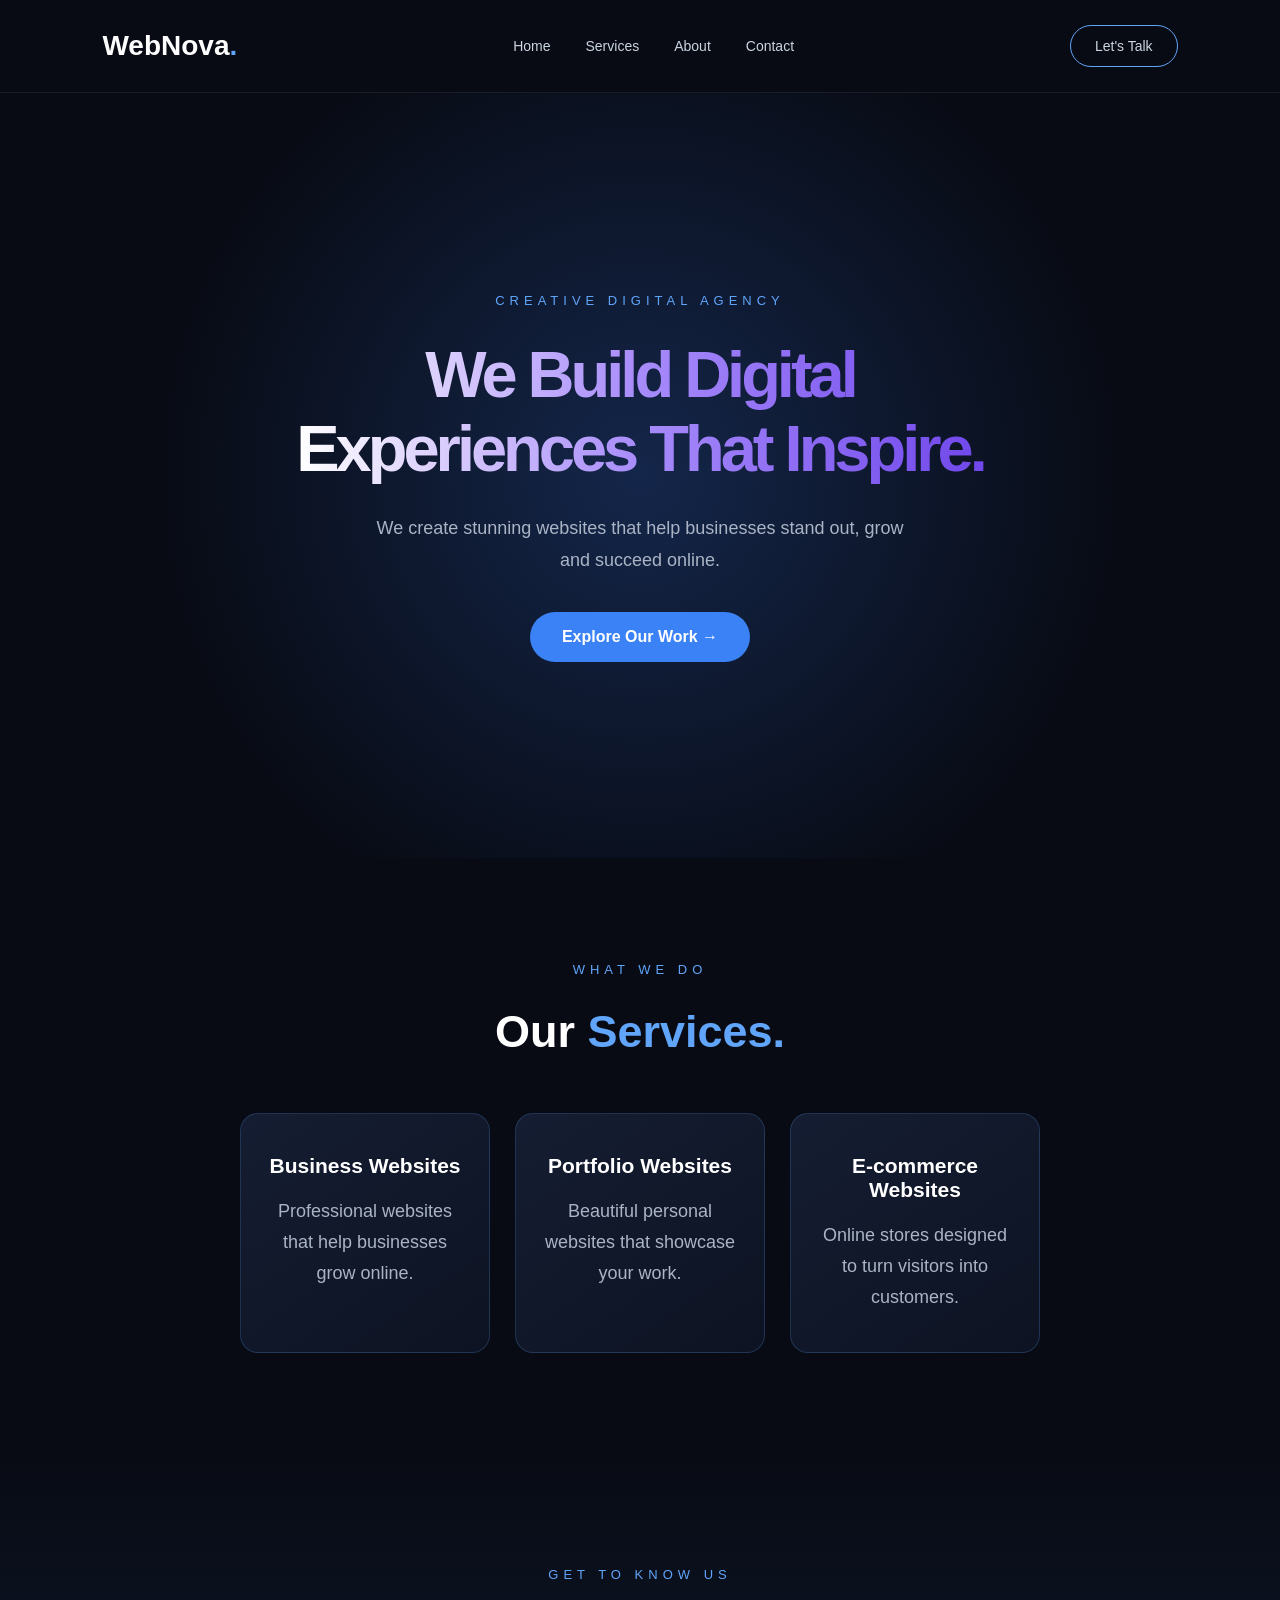
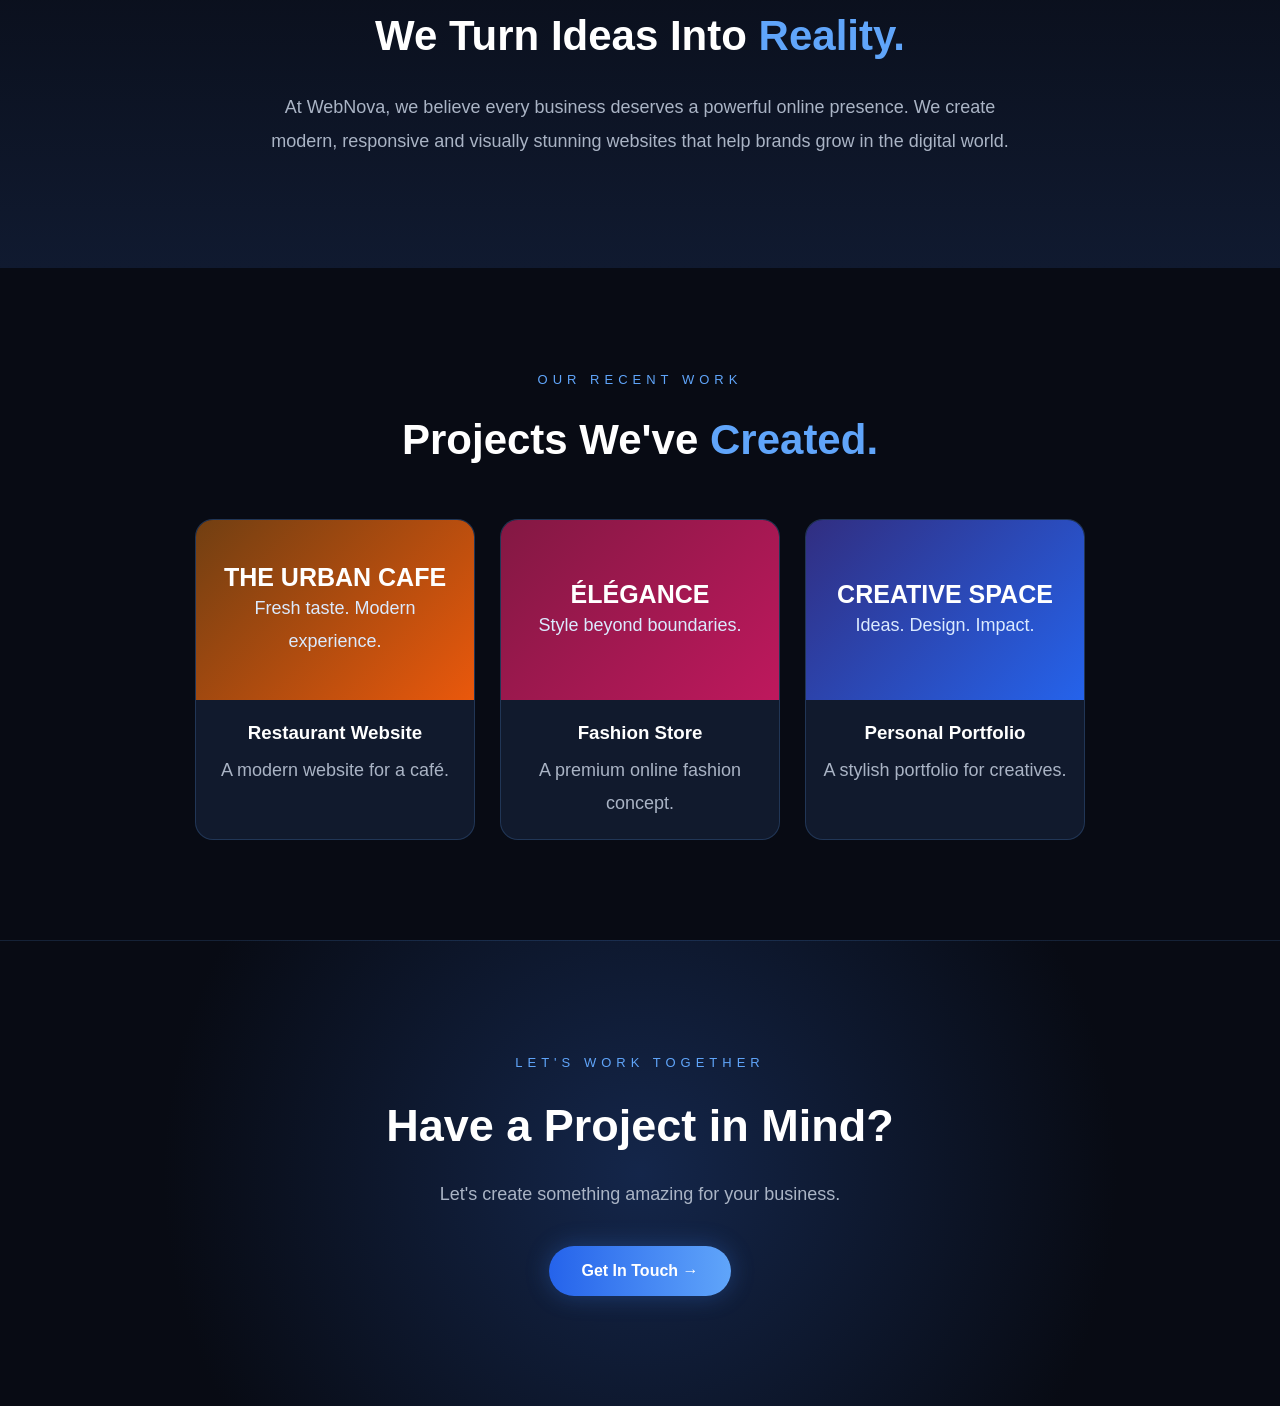
==== index.html @ 55e32b73 "Add files via upload" ====
<!DOCTYPE html>
<html lang="en">
<head>
    <meta charset="UTF-8">
    <meta name="viewport" content="width=device-width, initial-scale=1.0">
    <link rel="stylesheet" href="style.css">
</head>
<body>

    <nav>
        <h2>WebNova<span>.</span></h2>
        <ul>
            <li><a href="#home">Home</a></li>
            <li><a href="#services">Services</a></li>
            <li><a href="#about">About</a></li>
            <li><a href="#contact">Contact</a></li>
        </ul>
        <a href="#contact" class="nav-btn">Let's Talk</a>
    </nav>

    <section id="home">
        <p class="tagline">CREATIVE DIGITAL AGENCY</p>

        <h1>We Build Digital<br>
        Experiences That <span>Inspire.</span></h1>

        <p class="description">
            We create stunning websites that help businesses
            stand out, grow and succeed online.
        </p>

        <a href="#services" class="main-btn">Explore Our Work →</a>
    </section>
<section id="services">
    <p class="tagline">WHAT WE DO</p>
    <h2>Our <span>Services.</span></h2>

    <div class="service-container">

        <div class="service-card">
            <h3>Business Websites</h3>
            <p>Professional websites that help businesses grow online.</p>
        </div>

        <div class="service-card">
            <h3>Portfolio Websites</h3>
            <p>Beautiful personal websites that showcase your work.</p>
        </div>

        <div class="service-card">
            <h3>E-commerce Websites</h3>
            <p>Online stores designed to turn visitors into customers.</p>
        </div>

    </div>
</section>
<section id="about">
    <p class="tagline">GET TO KNOW US</p>
    <h2>We Turn Ideas Into <span>Reality.</span></h2>

    <p class="about-text">
        At WebNova, we believe every business deserves a
        powerful online presence. We create modern,
        responsive and visually stunning websites that
        help brands grow in the digital world.
    </p>
</section>
<section id="portfolio">
    <p class="tagline">OUR RECENT WORK</p>
    <h2>Projects We've <span>Created.</span></h2>

    <div class="portfolio-container">

        <div class="portfolio-card">
            <div class="project-preview restaurant">
                <h3>THE URBAN CAFE</h3>
                <p>Fresh taste. Modern experience.</p>
            </div>
            <h3>Restaurant Website</h3>
            <p>A modern website for a café.</p>
        </div>

        <div class="portfolio-card">
            <div class="project-preview fashion">
                <h3>ÉLÉGANCE</h3>
                <p>Style beyond boundaries.</p>
            </div>
            <h3>Fashion Store</h3>
            <p>A premium online fashion concept.</p>
        </div>

        <div class="portfolio-card">
            <div class="project-preview portfolio">
                <h3>CREATIVE SPACE</h3>
                <p>Ideas. Design. Impact.</p>
            </div>
            <h3>Personal Portfolio</h3>
            <p>A stylish portfolio for creatives.</p>
        </div>

    </div>
</section>
<section id="contact">
    <p class="tagline">LET'S WORK TOGETHER</p>
    <h2>Have a Project in Mind?</h2>
    <p class="about-text">
        Let's create something amazing for your business.
    </p>
    <a href="mailto:rajsnmalhan909@gmail.com" class="main-btn">
        Get In Touch →
    </a>
</section>
</body>
</html>
---- style.css ----
@import url('https://fonts.googleapis.com/css2?family=Inter:wght@400;500;600;700;800&display=swap');

* {
    margin: 0;
    padding: 0;
    box-sizing: border-box;
}

html {
    scroll-behavior: smooth;
}

body {
    font-family: 'Inter', sans-serif;
    background: #09090f;
    color: #ffffff;
    min-height: 100vh;
}

header {
    padding: 25px 8%;
    border-bottom: 1px solid rgba(255,255,255,0.08);
}

nav {
    display: flex;
    align-items: center;
    justify-content: space-between;
}

nav h2 {
    font-size: 28px;
    font-weight: 800;
    color: #a78bfa;
}

nav ul {
    display: flex;
    list-style: none;
    gap: 35px;
}

nav a {
    text-decoration: none;
    color: #c4c4d0;
    font-size: 14px;
    transition: 0.3s;
}

nav a:hover {
    color: #a78bfa;
}

#home {
    min-height: 85vh;
    display: flex;
    flex-direction: column;
    justify-content: center;
    align-items: center;
    text-align: center;
    padding: 60px 20px;
    background: radial-gradient(
        ellipse at 50% 45%,
        rgba(112,71,235,0.22),
        transparent 65%
    );
}

h1 {
    font-size: clamp(48px, 8vw, 85px);
    font-weight: 800;
    letter-spacing: -4px;
    background: linear-gradient(
        90deg, #ffffff, #a78bfa, #7047eb
    );
    -webkit-background-clip: text;
    -webkit-text-fill-color: transparent;
    margin-bottom: 25px;
}

p {
    font-size: 18px;
    color: #aaa9bb;
    line-height: 1.8;
}

nav a, nav h2 {
    cursor: pointer;
}

::selection {
    background: #7047eb;
    color: white;
}
/* PREMIUM NAVIGATION */

body {
    background: #080b14;
    color: #ffffff;
    font-family: 'Arial', sans-serif;
    padding: 0;
}

nav {
    display: flex;
    justify-content: space-between;
    align-items: center;
    padding: 25px 8%;
    border-bottom: 1px solid rgba(255,255,255,0.08);
    background: rgba(8,11,20,0.9);
}

nav h2 {
    font-size: 28px;
    color: white;
}

nav h2 span {
    color: #60a5fa;
}

nav ul {
    display: flex;
    gap: 35px;
    list-style: none;
}

nav a {
    color: #cbd5e1;
    text-decoration: none;
    transition: 0.3s;
}

nav a:hover {
    color: #60a5fa;
}

.nav-btn {
    border: 1px solid #60a5fa;
    padding: 12px 24px;
    border-radius: 30px;
}

/* HERO SECTION */

#home {
    min-height: 85vh;
    display: flex;
    flex-direction: column;
    justify-content: center;
    align-items: center;
    text-align: center;
    padding: 40px 20px;
    background: radial-gradient(circle at center, #14264a 0%, #080b14 65%);
}

.tagline {
    color: #60a5fa;
    letter-spacing: 5px;
    font-size: 13px;
    margin-bottom: 25px;
}

#home h1 {
    font-size: 65px;
    line-height: 1.15;
    margin-bottom: 25px;
}

#home h1 span {
    color: #60a5fa;
}

.description {
    color: #aab4c5;
    font-size: 18px;
    max-width: 550px;
    line-height: 1.8;
    margin-bottom: 35px;
}

.main-btn {
    background: #3b82f6;
    color: white;
    text-decoration: none;
    padding: 16px 32px;
    border-radius: 30px;
    font-weight: bold;
    transition: 0.3s;
}

.main-btn:hover {
    background: #60a5fa;
    transform: translateY(-3px);
}
/* SERVICES SECTION */

#services {
    padding: 100px 8%;
    text-align: center;
    background: #080b14;
}

#services h2 {
    font-size: 45px;
    margin-bottom: 55px;
}

#services h2 span {
    color: #60a5fa;
}

.service-container {
    display: flex;
    justify-content: center;
    gap: 25px;
    flex-wrap: wrap;
}

.service-card {
    background: linear-gradient(145deg, #151d32, #0d1322);
    border: 1px solid rgba(96, 165, 250, 0.2);
    border-radius: 18px;
    padding: 40px 25px;
    width: 250px;
    transition: 0.3s;
}

.service-card:hover {
    transform: translateY(-10px);
    border-color: #60a5fa;
    box-shadow: 0 10px 35px rgba(59, 130, 246, 0.2);
}

.service-card h3 {
    color: white;
    font-size: 21px;
    margin-bottom: 18px;
}

.service-card p {
    color: #aab4c5;
    line-height: 1.7;
}
/* ABOUT SECTION */

#about {
    padding: 110px 15%;
    text-align: center;
    background: linear-gradient(180deg, #080b14, #101a30);
}

#about h2 {
    font-size: 42px;
    margin-bottom: 30px;
    color: white;
}

#about h2 span {
    color: #60a5fa;
}

.about-text {
    max-width: 750px;
    margin: auto;
    color: #aab4c5;
    font-size: 18px;
    line-height: 1.9;
}
/* CONTACT SECTION */

#contact {
    padding: 110px 20px;
    text-align: center;
    background: radial-gradient(circle at center, #14264a, #080b14 70%);
    border-top: 1px solid rgba(96, 165, 250, 0.15);
}

#contact h2 {
    font-size: 45px;
    color: white;
    margin-bottom: 25px;
}

#contact .about-text {
    margin-bottom: 35px;
}

#contact .main-btn {
    display: inline-block;
    background: linear-gradient(90deg, #2563eb, #60a5fa);
    box-shadow: 0 0 25px rgba(59, 130, 246, 0.3);
}

#contact .main-btn:hover {
    transform: translateY(-5px);
    box-shadow: 0 0 35px rgba(59, 130, 246, 0.5);
}
/* PORTFOLIO SECTION */

#portfolio {
    padding: 100px 8%;
    text-align: center;
    background: #080b14;
}

#portfolio h2 {
    font-size: 42px;
    margin-bottom: 55px;
    color: white;
}

#portfolio h2 span {
    color: #60a5fa;
}

.portfolio-container {
    display: flex;
    justify-content: center;
    gap: 25px;
    flex-wrap: wrap;
}

.portfolio-card {
    width: 280px;
    background: #111a2d;
    border: 1px solid rgba(96, 165, 250, 0.2);
    border-radius: 18px;
    overflow: hidden;
    transition: 0.3s;
}

.portfolio-card:hover {
    transform: translateY(-10px);
    border-color: #60a5fa;
}

.project-preview {
    height: 180px;
    display: flex;
    flex-direction: column;
    justify-content: center;
    align-items: center;
    padding: 15px;
}

.project-preview h3 {
    font-size: 25px;
    color: white;
}

.project-preview p {
    color: #dbeafe;
}

.restaurant {
    background: linear-gradient(135deg, #713f12, #ea580c);
}

.fashion {
    background: linear-gradient(135deg, #831843, #be185d);
}

.portfolio {
    background: linear-gradient(135deg, #312e81, #2563eb);
}

.portfolio-card > h3 {
    color: white;
    margin: 22px 10px 10px;
}

.portfolio-card > p {
    color: #aab4c5;
    padding: 0 12px 20px;
}
/* MOBILE RESPONSIVENESS */

@media (max-width: 768px) {

    nav {
        flex-direction: column;
        gap: 20px;
        padding: 20px;
    }

    nav ul {
        flex-wrap: wrap;
        justify-content: center;
        gap: 18px;
        padding: 0;
    }

    #home h1 {
        #home h1 {
    font-family: Arial, sans-serif;
    font-size: 28px;
    font-weight: 700;
    line-height: 1.4;
    letter-spacing: normal;
    word-spacing: normal;
    width: 100%;
    max-width: 100%;
    padding: 0 10px;
    margin: 20px auto;
    box-sizing: border-box;
}
    }

    #services,
    #portfolio {
        padding: 70px 20px;
    }

    #services h2,
    #portfolio h2,
    #about h2,
    #contact h2 {
        font-size: 32px;
    }

    .service-card,
    .portfolio-card {
        width: 100%;
        max-width: 350px;
    }

    #about {
        padding: 70px 25px;
    }

    .description,
    .about-text {
        font-size: 16px;
    }
}
/* MOBILE HERO FIX */

@media (max-width: 768px) {

    #home {
        padding: 70px 16px;
        min-height: auto;
        box-sizing: border-box;
    }

    #home h1 {
        font-size: 22px;
        line-height: 1.3;
        width: 100%;
        max-width: 100%;
        padding: 0;
        margin: 20px auto;
        box-sizing: border-box;
        overflow-wrap: break-word;
    }

    #home .description {
        font-size: 15px;
        padding: 0 8px;
    }

}
/* FINAL MOBILE HEADLINE FIX */

@media screen and (max-width: 768px) {

    #home h1 {
        display: block !important;
        font-family: Arial, sans-serif !important;
        font-size: 28px !important;
        line-height: 1.6 !important;
        letter-spacing: 0 !important;
        word-spacing: normal !important;
        font-weight: 700 !important;
        transform: none !important;
        margin: 25px auto !important;
        padding: 0 12px !important;
        width: 100% !important;
        box-sizing: border-box !important;
    }

    #home h1 span {
        line-height: inherit !important;
        letter-spacing: 0 !important;
    }
}
/* NAVIGATION ALIGNMENT FIX */

@media (max-width: 768px) {
    nav {
        display: flex;
        flex-direction: column;
        align-items: center;
        justify-content: center;
        text-align: center;
        gap: 18px;
    }

    nav ul {
        display: flex;
        justify-content: center;
        align-items: center;
        width: 100%;
        gap: 22px;
        padding: 0;
        margin: 0;
    }

    nav .nav-btn {
        margin: 0 auto;
    }
}
@media (max-width: 768px) {
    nav {
        width: 100% !important;
        display: flex !important;
        flex-direction: column !important;
        align-items: center !important;
        justify-content: center !important;
        text-align: center !important;
        padding: 25px 15px !important;
        gap: 20px !important;
        box-sizing: border-box !important;
    }

    nav h2 {
        width: 100%;
        text-align: center !important;
        margin: 0 !important;
    }

    nav ul {
        width: 100% !important;
        display: flex !important;
        justify-content: center !important;
        align-items: center !important;
        flex-wrap: wrap !important;
        gap: 20px !important;
        margin: 0 !important;
        padding: 0 !important;
    }

    nav .nav-btn {
        display: inline-block !important;
        margin: 0 auto !important;
    }
}
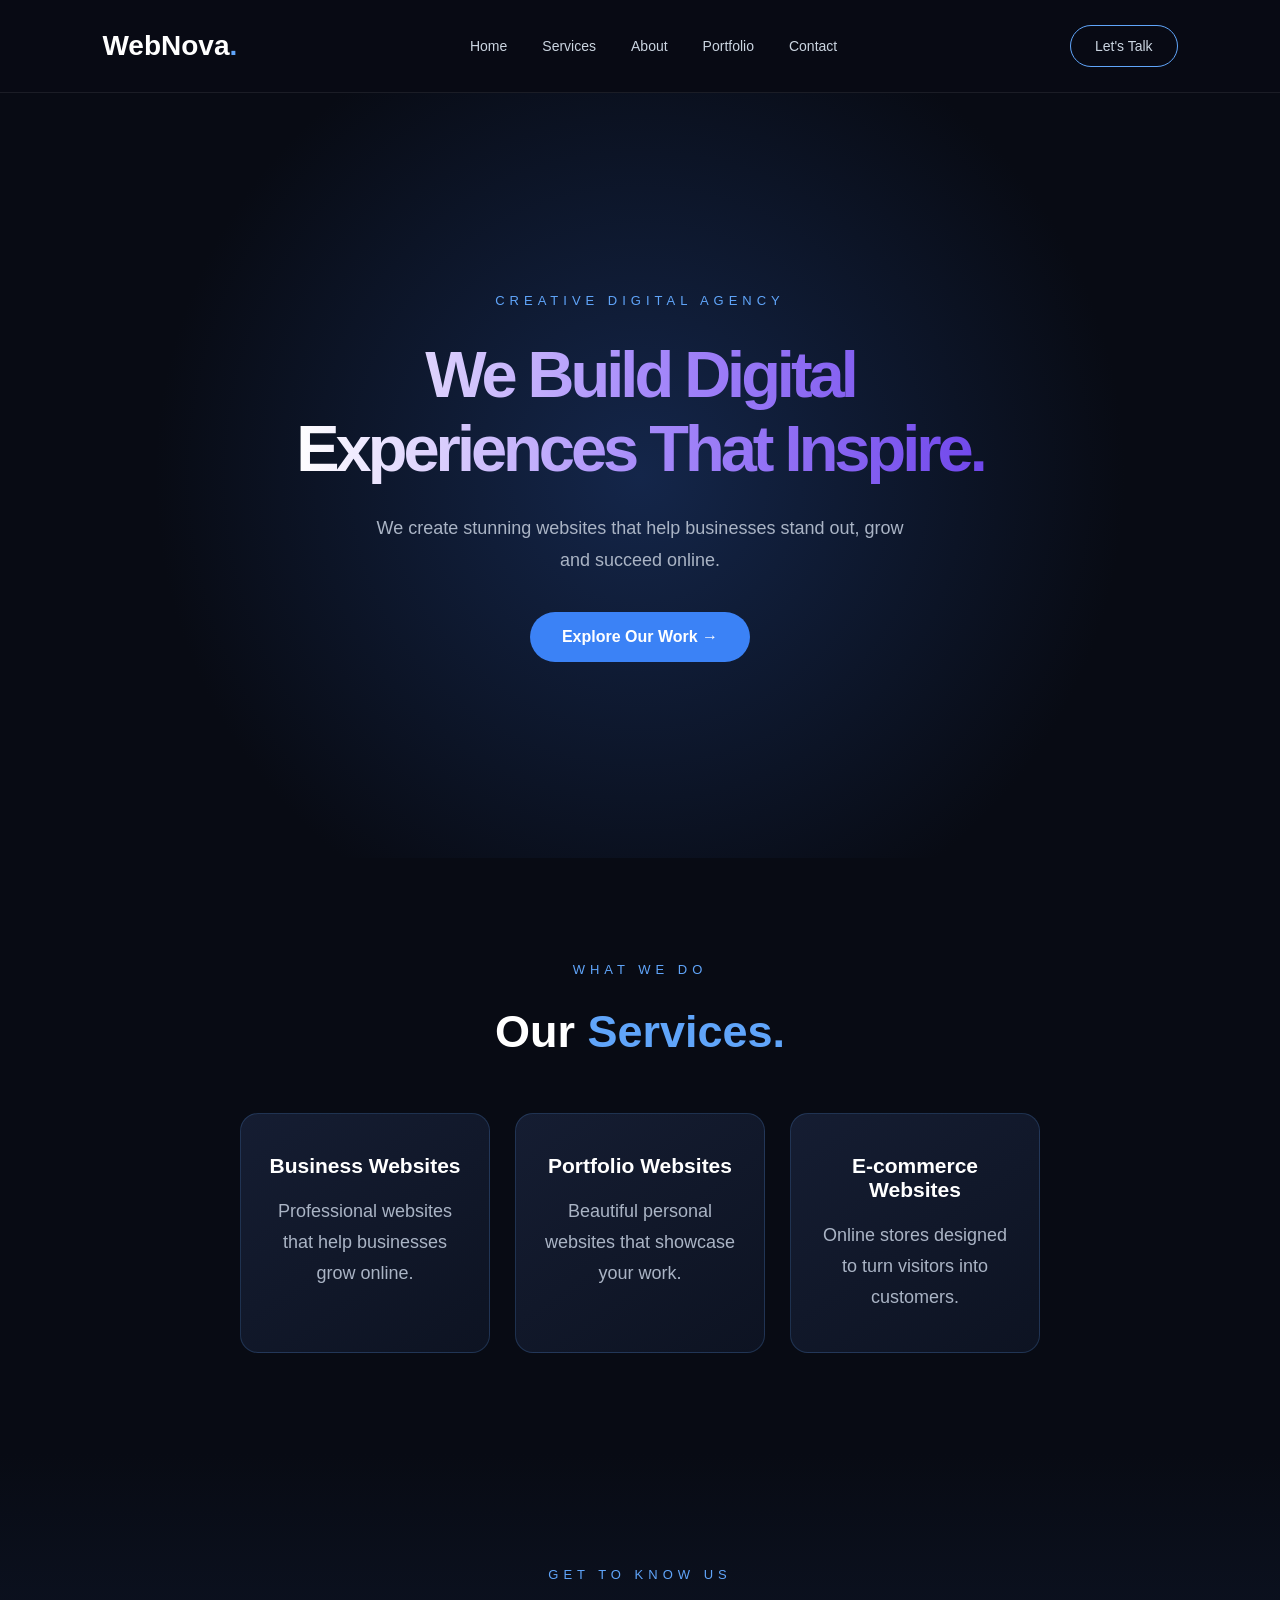
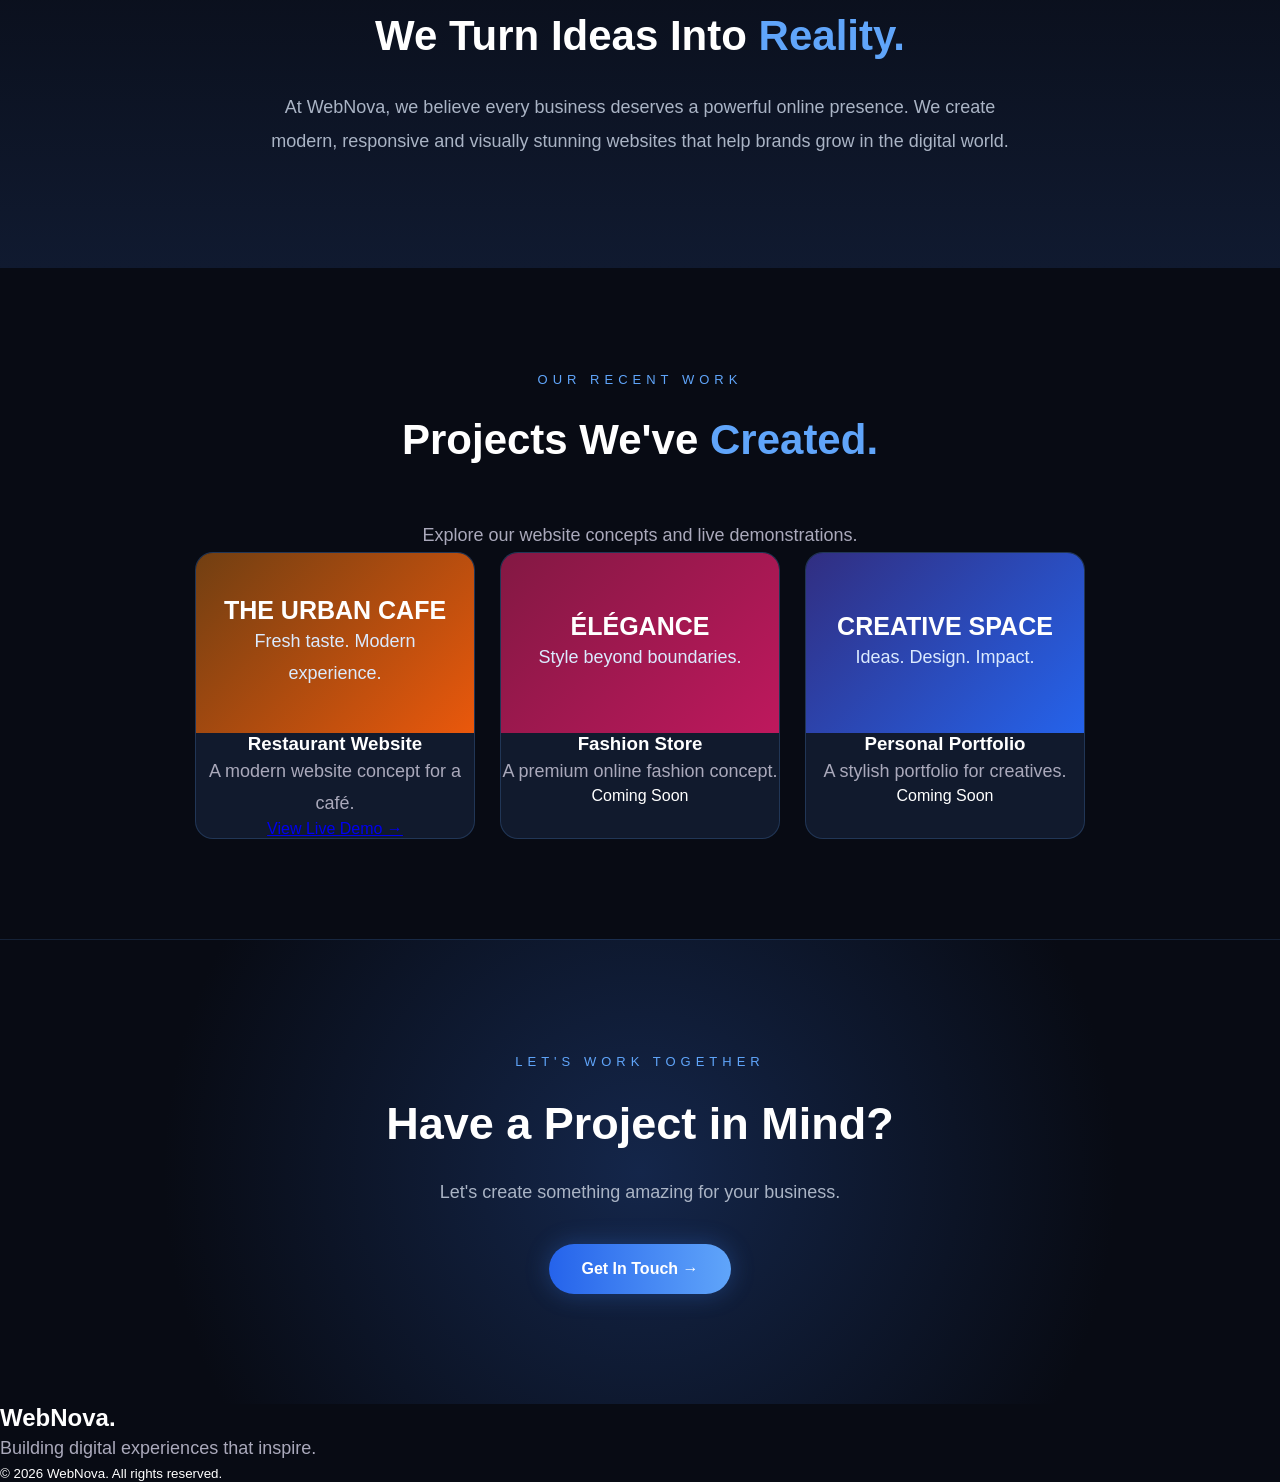
==== commit b2cb2c5f: "Update index.html" ====
--- a/index.html
+++ b/index.html
@@ -1,114 +1,181 @@
+
 <!DOCTYPE html>
 <html lang="en">
 <head>
     <meta charset="UTF-8">
     <meta name="viewport" content="width=device-width, initial-scale=1.0">
+    <meta name="description" content="WebNova creates modern, responsive websites for businesses and brands.">
+    <title>WebNova | Creative Digital Agency</title>
     <link rel="stylesheet" href="style.css">
 </head>
 <body>
 
     <nav>
         <h2>WebNova<span>.</span></h2>
+
         <ul>
             <li><a href="#home">Home</a></li>
             <li><a href="#services">Services</a></li>
             <li><a href="#about">About</a></li>
+            <li><a href="#portfolio">Portfolio</a></li>
             <li><a href="#contact">Contact</a></li>
         </ul>
+
         <a href="#contact" class="nav-btn">Let's Talk</a>
     </nav>
+
+    <!-- HOME SECTION -->
 
     <section id="home">
         <p class="tagline">CREATIVE DIGITAL AGENCY</p>
 
-        <h1>We Build Digital<br>
-        Experiences That <span>Inspire.</span></h1>
+        <h1>
+            We Build Digital<br>
+            Experiences That <span>Inspire.</span>
+        </h1>
 
         <p class="description">
             We create stunning websites that help businesses
             stand out, grow and succeed online.
         </p>
 
-        <a href="#services" class="main-btn">Explore Our Work →</a>
+        <a href="#portfolio" class="main-btn">
+            Explore Our Work →
+        </a>
     </section>
-<section id="services">
-    <p class="tagline">WHAT WE DO</p>
-    <h2>Our <span>Services.</span></h2>
 
-    <div class="service-container">
+    <!-- SERVICES SECTION -->
 
-        <div class="service-card">
-            <h3>Business Websites</h3>
-            <p>Professional websites that help businesses grow online.</p>
+    <section id="services">
+        <p class="tagline">WHAT WE DO</p>
+        <h2>Our <span>Services.</span></h2>
+
+        <div class="service-container">
+
+            <div class="service-card">
+                <h3>Business Websites</h3>
+                <p>Professional websites that help businesses grow online.</p>
+            </div>
+
+            <div class="service-card">
+                <h3>Portfolio Websites</h3>
+                <p>Beautiful personal websites that showcase your work.</p>
+            </div>
+
+            <div class="service-card">
+                <h3>E-commerce Websites</h3>
+                <p>Online stores designed to turn visitors into customers.</p>
+            </div>
+
         </div>
+    </section>
 
-        <div class="service-card">
-            <h3>Portfolio Websites</h3>
-            <p>Beautiful personal websites that showcase your work.</p>
+    <!-- ABOUT SECTION -->
+
+    <section id="about">
+        <p class="tagline">GET TO KNOW US</p>
+        <h2>We Turn Ideas Into <span>Reality.</span></h2>
+
+        <p class="about-text">
+            At WebNova, we believe every business deserves a
+            powerful online presence. We create modern,
+            responsive and visually stunning websites that
+            help brands grow in the digital world.
+        </p>
+    </section>
+
+    <!-- PORTFOLIO SECTION -->
+
+    <section id="portfolio">
+        <p class="tagline">OUR RECENT WORK</p>
+        <h2>Projects We've <span>Created.</span></h2>
+
+        <p class="portfolio-intro">
+            Explore our website concepts and live demonstrations.
+        </p>
+
+        <div class="portfolio-container">
+
+            <!-- URBAN CAFE -->
+
+            <div class="portfolio-card">
+                <div class="project-preview restaurant">
+                    <h3>THE URBAN CAFE</h3>
+                    <p>Fresh taste. Modern experience.</p>
+                </div>
+
+                <div class="portfolio-info">
+                    <h3>Restaurant Website</h3>
+                    <p>A modern website concept for a café.</p>
+
+                    <a
+                        href="https://shiveshmalhan.github.io/webnova/urban-cafe/"
+                        class="project-button"
+                        target="_blank"
+                        rel="noopener noreferrer">
+                        View Live Demo →
+                    </a>
+                </div>
+            </div>
+
+            <!-- FASHION STORE -->
+
+            <div class="portfolio-card">
+                <div class="project-preview fashion">
+                    <h3>ÉLÉGANCE</h3>
+                    <p>Style beyond boundaries.</p>
+                </div>
+
+                <div class="portfolio-info">
+                    <h3>Fashion Store</h3>
+                    <p>A premium online fashion concept.</p>
+
+                    <span class="project-status">Coming Soon</span>
+                </div>
+            </div>
+
+            <!-- PERSONAL PORTFOLIO -->
+
+            <div class="portfolio-card">
+                <div class="project-preview portfolio">
+                    <h3>CREATIVE SPACE</h3>
+                    <p>Ideas. Design. Impact.</p>
+                </div>
+
+                <div class="portfolio-info">
+                    <h3>Personal Portfolio</h3>
+                    <p>A stylish portfolio for creatives.</p>
+
+                    <span class="project-status">Coming Soon</span>
+                </div>
+            </div>
+
         </div>
+    </section>
 
-        <div class="service-card">
-            <h3>E-commerce Websites</h3>
-            <p>Online stores designed to turn visitors into customers.</p>
-        </div>
+    <!-- CONTACT SECTION -->
 
-    </div>
-</section>
-<section id="about">
-    <p class="tagline">GET TO KNOW US</p>
-    <h2>We Turn Ideas Into <span>Reality.</span></h2>
+    <section id="contact">
+        <p class="tagline">LET'S WORK TOGETHER</p>
 
-    <p class="about-text">
-        At WebNova, we believe every business deserves a
-        powerful online presence. We create modern,
-        responsive and visually stunning websites that
-        help brands grow in the digital world.
-    </p>
-</section>
-<section id="portfolio">
-    <p class="tagline">OUR RECENT WORK</p>
-    <h2>Projects We've <span>Created.</span></h2>
+        <h2>Have a Project in Mind?</h2>
 
-    <div class="portfolio-container">
+        <p class="about-text">
+            Let's create something amazing for your business.
+        </p>
 
-        <div class="portfolio-card">
-            <div class="project-preview restaurant">
-                <h3>THE URBAN CAFE</h3>
-                <p>Fresh taste. Modern experience.</p>
-            </div>
-            <h3>Restaurant Website</h3>
-            <p>A modern website for a café.</p>
-        </div>
+        <a href="mailto:rajsnmalhan909@gmail.com" class="main-btn">
+            Get In Touch →
+        </a>
+    </section>
 
-        <div class="portfolio-card">
-            <div class="project-preview fashion">
-                <h3>ÉLÉGANCE</h3>
-                <p>Style beyond boundaries.</p>
-            </div>
-            <h3>Fashion Store</h3>
-            <p>A premium online fashion concept.</p>
-        </div>
+    <!-- FOOTER -->
 
-        <div class="portfolio-card">
-            <div class="project-preview portfolio">
-                <h3>CREATIVE SPACE</h3>
-                <p>Ideas. Design. Impact.</p>
-            </div>
-            <h3>Personal Portfolio</h3>
-            <p>A stylish portfolio for creatives.</p>
-        </div>
+    <footer>
+        <h2>WebNova<span>.</span></h2>
+        <p>Building digital experiences that inspire.</p>
+        <small>© 2026 WebNova. All rights reserved.</small>
+    </footer>
 
-    </div>
-</section>
-<section id="contact">
-    <p class="tagline">LET'S WORK TOGETHER</p>
-    <h2>Have a Project in Mind?</h2>
-    <p class="about-text">
-        Let's create something amazing for your business.
-    </p>
-    <a href="mailto:rajsnmalhan909@gmail.com" class="main-btn">
-        Get In Touch →
-    </a>
-</section>
 </body>
-</html>+</html>
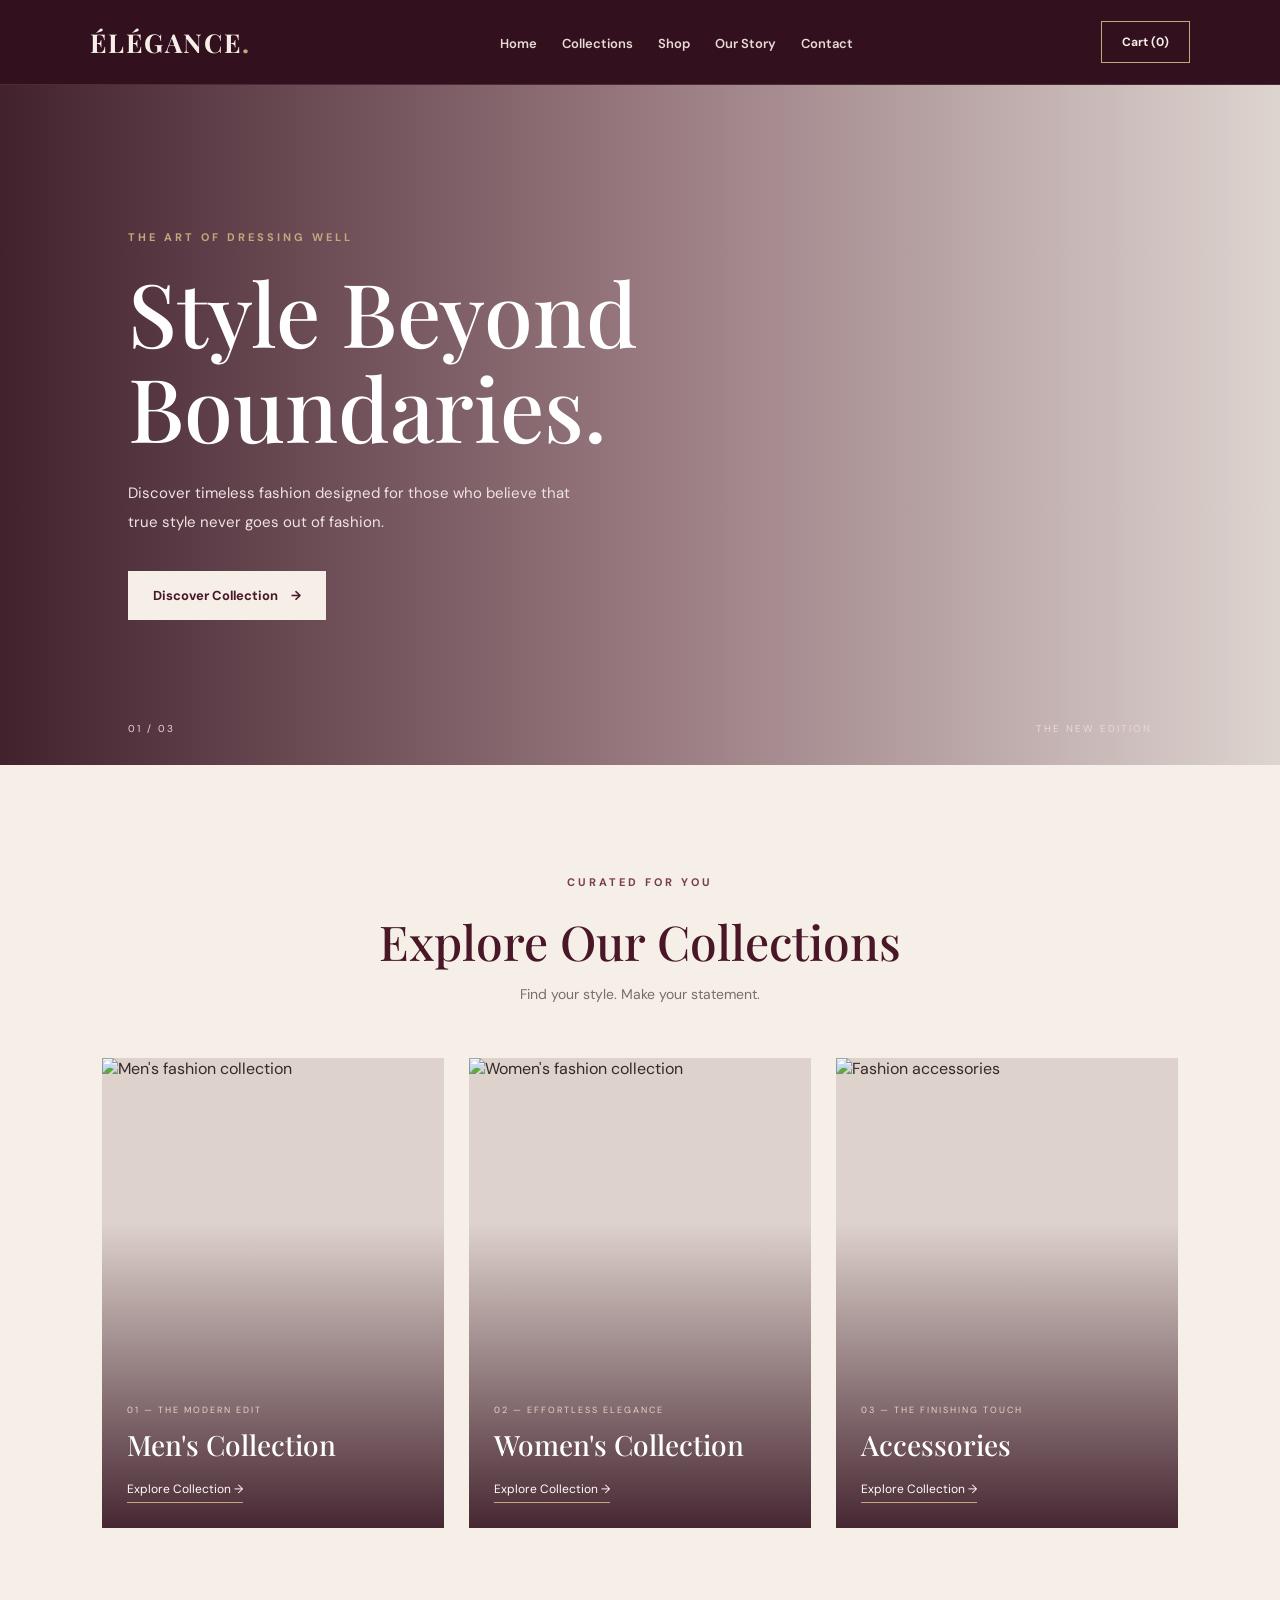
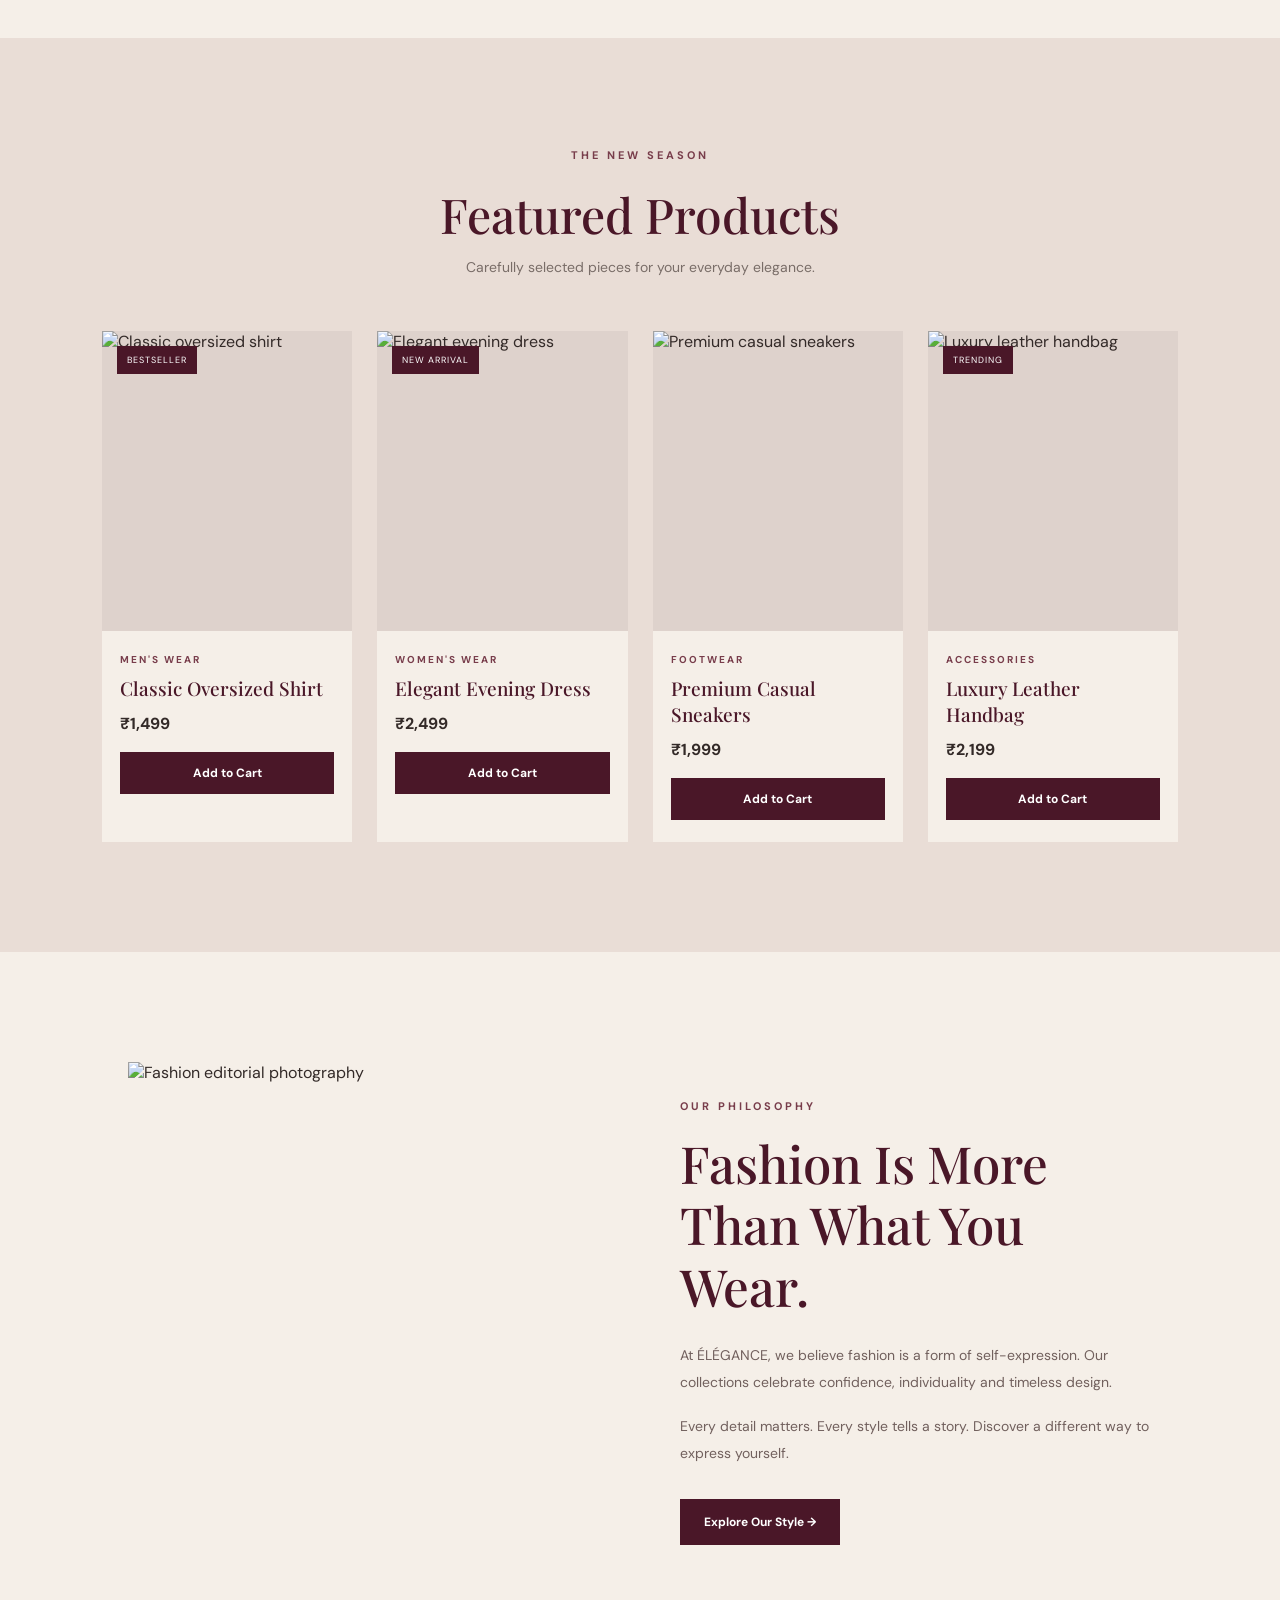
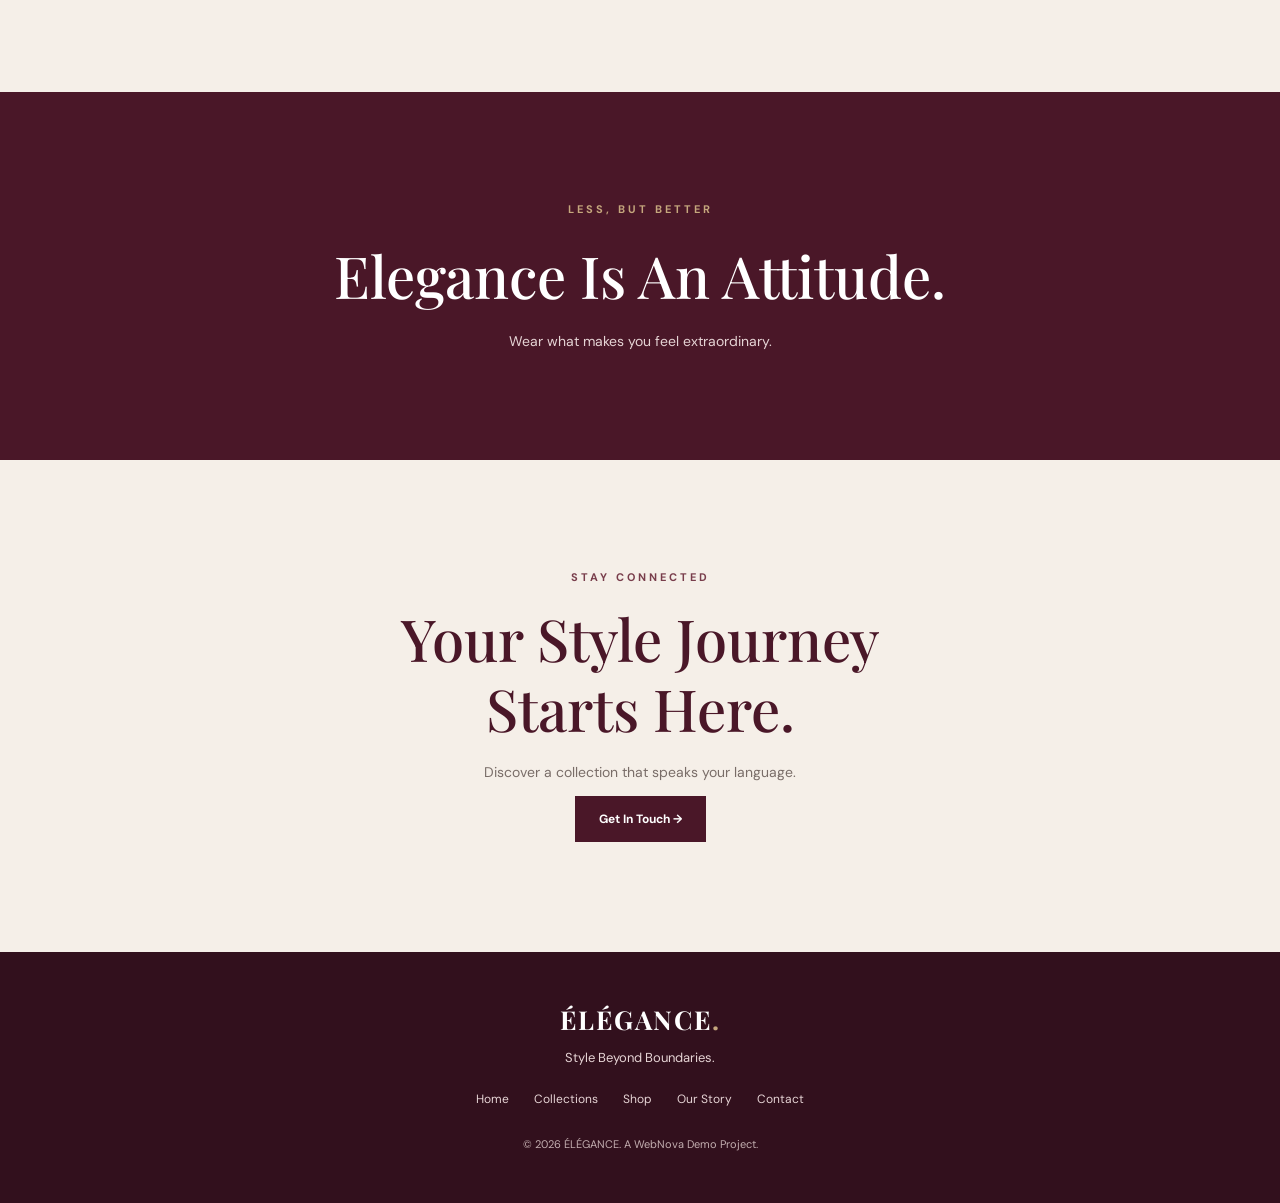
==== commit 2bdc4151: "Add files via upload" ====
--- a/index.html
+++ b/index.html
@@ -4,178 +4,368 @@
 <head>
     <meta charset="UTF-8">
     <meta name="viewport" content="width=device-width, initial-scale=1.0">
-    <meta name="description" content="WebNova creates modern, responsive websites for businesses and brands.">
-    <title>WebNova | Creative Digital Agency</title>
+    <meta name="description" content="ÉLÉGANCE — Premium fashion and contemporary style.">
+    <title>ÉLÉGANCE | Premium Fashion</title>
+
+    <link rel="preconnect" href="https://fonts.googleapis.com">
+    <link rel="preconnect" href="https://fonts.gstatic.com" crossorigin>
+    <link href="https://fonts.googleapis.com/css2?family=DM+Sans:wght@400;500;600;700&family=Playfair+Display:wght@400;500;600;700&display=swap" rel="stylesheet">
+
     <link rel="stylesheet" href="style.css">
 </head>
 <body>
 
-    <nav>
-        <h2>WebNova<span>.</span></h2>
+    <!-- NAVIGATION -->
+    <nav class="navbar">
+        <a href="#home" class="logo">ÉLÉGANCE<span>.</span></a>
 
         <ul>
             <li><a href="#home">Home</a></li>
-            <li><a href="#services">Services</a></li>
-            <li><a href="#about">About</a></li>
-            <li><a href="#portfolio">Portfolio</a></li>
+            <li><a href="#collections">Collections</a></li>
+            <li><a href="#products">Shop</a></li>
+            <li><a href="#about">Our Story</a></li>
             <li><a href="#contact">Contact</a></li>
         </ul>
 
-        <a href="#contact" class="nav-btn">Let's Talk</a>
+        <button class="shop-btn" onclick="toggleCart()">
+            Cart (<span id="cart-count">0</span>)
+        </button>
     </nav>
 
-    <!-- HOME SECTION -->
-
-    <section id="home">
-        <p class="tagline">CREATIVE DIGITAL AGENCY</p>
-
-        <h1>
-            We Build Digital<br>
-            Experiences That <span>Inspire.</span>
-        </h1>
-
-        <p class="description">
-            We create stunning websites that help businesses
-            stand out, grow and succeed online.
-        </p>
-
-        <a href="#portfolio" class="main-btn">
-            Explore Our Work →
-        </a>
-    </section>
-
-    <!-- SERVICES SECTION -->
-
-    <section id="services">
-        <p class="tagline">WHAT WE DO</p>
-        <h2>Our <span>Services.</span></h2>
-
-        <div class="service-container">
-
-            <div class="service-card">
-                <h3>Business Websites</h3>
-                <p>Professional websites that help businesses grow online.</p>
+    <!-- HERO -->
+    <section class="hero" id="home">
+        <div class="hero-content">
+            <p class="eyebrow">THE ART OF DRESSING WELL</p>
+            <h1>Style Beyond<br>Boundaries.</h1>
+
+            <p class="hero-description">
+                Discover timeless fashion designed for those
+                who believe that true style never goes out of fashion.
+            </p>
+
+            <a href="#products" class="hero-btn">
+                Discover Collection <span>→</span>
+            </a>
+        </div>
+
+        <div class="hero-label">
+            <span>01 / 03</span>
+            <span>THE NEW EDITION</span>
+        </div>
+    </section>
+
+    <!-- COLLECTIONS -->
+    <section class="collections" id="collections">
+        <div class="section-heading">
+            <p class="eyebrow">CURATED FOR YOU</p>
+            <h2>Explore Our Collections</h2>
+            <p>Find your style. Make your statement.</p>
+        </div>
+
+        <div class="collection-grid">
+            <article class="collection-card">
+                <img src="https://images.unsplash.com/photo-1617137968427-85924c800a22?w=900"
+                     alt="Men's fashion collection">
+                <div class="collection-info">
+                    <span>01 — THE MODERN EDIT</span>
+                    <h3>Men's Collection</h3>
+                    <a href="#products">Explore Collection →</a>
+                </div>
+            </article>
+
+            <article class="collection-card">
+                <img src="https://images.unsplash.com/photo-1483985988355-763728e1935b?w=900"
+                     alt="Women's fashion collection">
+                <div class="collection-info">
+                    <span>02 — EFFORTLESS ELEGANCE</span>
+                    <h3>Women's Collection</h3>
+                    <a href="#products">Explore Collection →</a>
+                </div>
+            </article>
+
+            <article class="collection-card">
+                <img src="https://images.unsplash.com/photo-1490481651871-ab68de25d43d?w=900"
+                     alt="Fashion accessories">
+                <div class="collection-info">
+                    <span>03 — THE FINISHING TOUCH</span>
+                    <h3>Accessories</h3>
+                    <a href="#products">Explore Collection →</a>
+                </div>
+            </article>
+        </div>
+    </section>
+
+    <!-- PRODUCTS -->
+    <section class="products" id="products">
+        <div class="section-heading">
+            <p class="eyebrow">THE NEW SEASON</p>
+            <h2>Featured Products</h2>
+            <p>Carefully selected pieces for your everyday elegance.</p>
+        </div>
+
+        <div class="product-grid">
+
+            <article class="product-card">
+                <div class="product-image">
+                    <img src="https://images.unsplash.com/photo-1618354691373-d851c5c3a990?w=800"
+                         alt="Classic oversized shirt">
+                    <span class="product-tag">BESTSELLER</span>
+                </div>
+                <div class="product-info">
+                    <p class="product-category">MEN'S WEAR</p>
+                    <h3>Classic Oversized Shirt</h3>
+                    <p class="price">₹1,499</p>
+                    <button class="add-btn" onclick="addToCart('Classic Oversized Shirt',1499)">
+                        Add to Cart
+                    </button>
+                </div>
+            </article>
+
+            <article class="product-card">
+                <div class="product-image">
+                    <img src="https://images.unsplash.com/photo-1595777457583-95e059d581b8?w=800"
+                         alt="Elegant evening dress">
+                    <span class="product-tag">NEW ARRIVAL</span>
+                </div>
+                <div class="product-info">
+                    <p class="product-category">WOMEN'S WEAR</p>
+                    <h3>Elegant Evening Dress</h3>
+                    <p class="price">₹2,499</p>
+                    <button class="add-btn" onclick="addToCart('Elegant Evening Dress',2499)">
+                        Add to Cart
+                    </button>
+                </div>
+            </article>
+
+            <article class="product-card">
+                <div class="product-image">
+                    <img src="https://images.unsplash.com/photo-1542291026-7eec264c27ff?w=800"
+                         alt="Premium casual sneakers">
+                </div>
+                <div class="product-info">
+                    <p class="product-category">FOOTWEAR</p>
+                    <h3>Premium Casual Sneakers</h3>
+                    <p class="price">₹1,999</p>
+                    <button class="add-btn" onclick="addToCart('Premium Casual Sneakers',1999)">
+                        Add to Cart
+                    </button>
+                </div>
+            </article>
+
+            <article class="product-card">
+                <div class="product-image">
+                    <img src="https://images.unsplash.com/photo-1584917865442-de89df76afd3?w=800"
+                         alt="Luxury leather handbag">
+                    <span class="product-tag">TRENDING</span>
+                </div>
+                <div class="product-info">
+                    <p class="product-category">ACCESSORIES</p>
+                    <h3>Luxury Leather Handbag</h3>
+                    <p class="price">₹2,199</p>
+                    <button class="add-btn" onclick="addToCart('Luxury Leather Handbag',2199)">
+                        Add to Cart
+                    </button>
+                </div>
+            </article>
+
+        </div>
+    </section>
+
+    <!-- ABOUT -->
+    <section class="about" id="about">
+        <div class="about-image">
+            <img src="https://images.unsplash.com/photo-1539109136881-3be0616acf4b?w=1000"
+                 alt="Fashion editorial photography">
+        </div>
+
+        <div class="about-content">
+            <p class="eyebrow">OUR PHILOSOPHY</p>
+            <h2>Fashion Is More Than What You Wear.</h2>
+
+            <p>
+                At ÉLÉGANCE, we believe fashion is a form of
+                self-expression. Our collections celebrate
+                confidence, individuality and timeless design.
+            </p>
+
+            <p>
+                Every detail matters. Every style tells a story.
+                Discover a different way to express yourself.
+            </p>
+
+            <a href="#products" class="dark-btn">Explore Our Style →</a>
+        </div>
+    </section>
+
+    <!-- STATEMENT -->
+    <section class="statement">
+        <p class="eyebrow">LESS, BUT BETTER</p>
+        <h2>Elegance Is An Attitude.</h2>
+        <p>Wear what makes you feel extraordinary.</p>
+    </section>
+
+    <!-- CONTACT -->
+    <section class="contact" id="contact">
+        <p class="eyebrow">STAY CONNECTED</p>
+        <h2>Your Style Journey<br>Starts Here.</h2>
+        <p>Discover a collection that speaks your language.</p>
+        <a href="mailto:hello@elegance.example" class="dark-btn">Get In Touch →</a>
+    </section>
+
+    <!-- FOOTER -->
+    <footer>
+        <a href="#home" class="logo">ÉLÉGANCE<span>.</span></a>
+        <p>Style Beyond Boundaries.</p>
+
+        <div class="footer-links">
+            <a href="#home">Home</a>
+            <a href="#collections">Collections</a>
+            <a href="#products">Shop</a>
+            <a href="#about">Our Story</a>
+            <a href="#contact">Contact</a>
+        </div>
+
+        <small>© 2026 ÉLÉGANCE. A WebNova Demo Project.</small>
+    </footer>
+
+    <!-- SHOPPING CART -->
+    <div class="cart-overlay" id="cart-overlay" onclick="toggleCart()">
+        <div class="cart-panel" onclick="event.stopPropagation()">
+
+            <div class="cart-header">
+                <h2>Your Shopping Bag</h2>
+                <button class="close-cart" onclick="toggleCart()" aria-label="Close cart">×</button>
             </div>
 
-            <div class="service-card">
-                <h3>Portfolio Websites</h3>
-                <p>Beautiful personal websites that showcase your work.</p>
+            <div id="cart-items">
+                <p class="empty-cart">Your shopping bag is empty.</p>
             </div>
 
-            <div class="service-card">
-                <h3>E-commerce Websites</h3>
-                <p>Online stores designed to turn visitors into customers.</p>
+            <div class="cart-footer">
+                <div class="cart-total">
+                    <span>Total</span>
+                    <span id="cart-total">₹0</span>
+                </div>
+
+                <button class="checkout-btn" onclick="checkout()">
+                    Proceed to Checkout
+                </button>
             </div>
-
-        </div>
-    </section>
-
-    <!-- ABOUT SECTION -->
-
-    <section id="about">
-        <p class="tagline">GET TO KNOW US</p>
-        <h2>We Turn Ideas Into <span>Reality.</span></h2>
-
-        <p class="about-text">
-            At WebNova, we believe every business deserves a
-            powerful online presence. We create modern,
-            responsive and visually stunning websites that
-            help brands grow in the digital world.
-        </p>
-    </section>
-
-    <!-- PORTFOLIO SECTION -->
-
-    <section id="portfolio">
-        <p class="tagline">OUR RECENT WORK</p>
-        <h2>Projects We've <span>Created.</span></h2>
-
-        <p class="portfolio-intro">
-            Explore our website concepts and live demonstrations.
-        </p>
-
-        <div class="portfolio-container">
-
-            <!-- URBAN CAFE -->
-
-            <div class="portfolio-card">
-                <div class="project-preview restaurant">
-                    <h3>THE URBAN CAFE</h3>
-                    <p>Fresh taste. Modern experience.</p>
-                </div>
-
-                <div class="portfolio-info">
-                    <h3>Restaurant Website</h3>
-                    <p>A modern website concept for a café.</p>
-
-                    <a
-                        href="https://shiveshmalhan.github.io/webnova/urban-cafe/"
-                        class="project-button"
-                        target="_blank"
-                        rel="noopener noreferrer">
-                        View Live Demo →
-                    </a>
-                </div>
-            </div>
-
-            <!-- FASHION STORE -->
-
-            <div class="portfolio-card">
-                <div class="project-preview fashion">
-                    <h3>ÉLÉGANCE</h3>
-                    <p>Style beyond boundaries.</p>
-                </div>
-
-                <div class="portfolio-info">
-                    <h3>Fashion Store</h3>
-                    <p>A premium online fashion concept.</p>
-
-                    <span class="project-status">Coming Soon</span>
-                </div>
-            </div>
-
-            <!-- PERSONAL PORTFOLIO -->
-
-            <div class="portfolio-card">
-                <div class="project-preview portfolio">
-                    <h3>CREATIVE SPACE</h3>
-                    <p>Ideas. Design. Impact.</p>
-                </div>
-
-                <div class="portfolio-info">
-                    <h3>Personal Portfolio</h3>
-                    <p>A stylish portfolio for creatives.</p>
-
-                    <span class="project-status">Coming Soon</span>
-                </div>
-            </div>
-
-        </div>
-    </section>
-
-    <!-- CONTACT SECTION -->
-
-    <section id="contact">
-        <p class="tagline">LET'S WORK TOGETHER</p>
-
-        <h2>Have a Project in Mind?</h2>
-
-        <p class="about-text">
-            Let's create something amazing for your business.
-        </p>
-
-        <a href="mailto:rajsnmalhan909@gmail.com" class="main-btn">
-            Get In Touch →
-        </a>
-    </section>
-
-    <!-- FOOTER -->
-
-    <footer>
-        <h2>WebNova<span>.</span></h2>
-        <p>Building digital experiences that inspire.</p>
-        <small>© 2026 WebNova. All rights reserved.</small>
-    </footer>
+        </div>
+    </div>
+
+    <!-- JAVASCRIPT -->
+    <script>
+        let cart = [];
+
+        function formatPrice(price) {
+            return "₹" + price.toLocaleString("en-IN");
+        }
+
+        function addToCart(name, price) {
+            const existingItem = cart.find(item => item.name === name);
+
+            if (existingItem) {
+                existingItem.quantity++;
+            } else {
+                cart.push({ name, price, quantity: 1 });
+            }
+
+            updateCart();
+        }
+
+        function updateCart() {
+            const cartItems = document.getElementById("cart-items");
+            let totalItems = 0;
+            let totalPrice = 0;
+
+            cartItems.innerHTML = "";
+
+            if (cart.length === 0) {
+                cartItems.innerHTML =
+                    '<p class="empty-cart">Your shopping bag is empty.</p>';
+            }
+
+            cart.forEach((item, index) => {
+                totalItems += item.quantity;
+                totalPrice += item.price * item.quantity;
+
+                const row = document.createElement("div");
+                row.className = "cart-item";
+
+                const details = document.createElement("div");
+                details.className = "cart-item-details";
+
+                const name = document.createElement("h3");
+                name.textContent = item.name;
+
+                const price = document.createElement("p");
+                price.textContent = formatPrice(item.price);
+
+                details.append(name, price);
+
+                const controls = document.createElement("div");
+                controls.className = "quantity-controls";
+
+                const minus = document.createElement("button");
+                minus.textContent = "−";
+                minus.setAttribute("aria-label", "Decrease quantity");
+                minus.onclick = () => changeQuantity(index, -1);
+
+                const quantity = document.createElement("span");
+                quantity.textContent = item.quantity;
+
+                const plus = document.createElement("button");
+                plus.textContent = "+";
+                plus.setAttribute("aria-label", "Increase quantity");
+                plus.onclick = () => changeQuantity(index, 1);
+
+                controls.append(minus, quantity, plus);
+
+                const remove = document.createElement("button");
+                remove.className = "remove-btn";
+                remove.textContent = "Remove";
+                remove.onclick = () => removeItem(index);
+
+                row.append(details, controls, remove);
+                cartItems.appendChild(row);
+            });
+
+            document.getElementById("cart-count").textContent = totalItems;
+            document.getElementById("cart-total").textContent = formatPrice(totalPrice);
+        }
+
+        function changeQuantity(index, amount) {
+            cart[index].quantity += amount;
+
+            if (cart[index].quantity <= 0) {
+                cart.splice(index, 1);
+            }
+
+            updateCart();
+        }
+
+        function removeItem(index) {
+            cart.splice(index, 1);
+            updateCart();
+        }
+
+        function toggleCart() {
+            document.getElementById("cart-overlay").classList.toggle("active");
+        }
+
+        function checkout() {
+            if (cart.length === 0) {
+                alert("Your shopping bag is empty!");
+                return;
+            }
+
+            localStorage.setItem("eleganceCart", JSON.stringify(cart));
+            window.location.href = "checkout.html";
+        }
+
+        updateCart();
+    </script>
 
 </body>
 </html>
--- a/style.css
+++ b/style.css
@@ -1,4 +1,13 @@
-@import url('https://fonts.googleapis.com/css2?family=Inter:wght@400;500;600;700;800&display=swap');
+
+:root {
+    --burgundy: #4A1728;
+    --deep-burgundy: #32101D;
+    --wine: #783D4B;
+    --ivory: #F5EFE8;
+    --champagne: #C5A77D;
+    --dark-text: #332A28;
+    --muted-text: #796D68;
+}
 
 * {
     margin: 0;
@@ -8,541 +17,744 @@
 
 html {
     scroll-behavior: smooth;
+    scroll-padding-top: 90px;
 }
 
 body {
-    font-family: 'Inter', sans-serif;
-    background: #09090f;
-    color: #ffffff;
-    min-height: 100vh;
-}
-
-header {
-    padding: 25px 8%;
-    border-bottom: 1px solid rgba(255,255,255,0.08);
-}
-
-nav {
-    display: flex;
-    align-items: center;
-    justify-content: space-between;
-}
-
-nav h2 {
-    font-size: 28px;
-    font-weight: 800;
-    color: #a78bfa;
-}
-
-nav ul {
-    display: flex;
-    list-style: none;
-    gap: 35px;
-}
-
-nav a {
+    font-family: 'DM Sans', sans-serif;
+    background: var(--ivory);
+    color: var(--dark-text);
+}
+
+img {
+    display: block;
+    width: 100%;
+}
+
+a {
     text-decoration: none;
-    color: #c4c4d0;
-    font-size: 14px;
-    transition: 0.3s;
-}
-
-nav a:hover {
-    color: #a78bfa;
-}
-
-#home {
-    min-height: 85vh;
-    display: flex;
-    flex-direction: column;
-    justify-content: center;
-    align-items: center;
-    text-align: center;
-    padding: 60px 20px;
-    background: radial-gradient(
-        ellipse at 50% 45%,
-        rgba(112,71,235,0.22),
-        transparent 65%
-    );
-}
-
-h1 {
-    font-size: clamp(48px, 8vw, 85px);
-    font-weight: 800;
-    letter-spacing: -4px;
-    background: linear-gradient(
-        90deg, #ffffff, #a78bfa, #7047eb
-    );
-    -webkit-background-clip: text;
-    -webkit-text-fill-color: transparent;
-    margin-bottom: 25px;
-}
-
-p {
-    font-size: 18px;
-    color: #aaa9bb;
-    line-height: 1.8;
-}
-
-nav a, nav h2 {
-    cursor: pointer;
-}
-
-::selection {
-    background: #7047eb;
-    color: white;
-}
-/* PREMIUM NAVIGATION */
-
-body {
-    background: #080b14;
-    color: #ffffff;
-    font-family: 'Arial', sans-serif;
-    padding: 0;
-}
-
-nav {
+    color: inherit;
+}
+
+button {
+    font-family: inherit;
+}
+
+.eyebrow {
+    font-size: 11px;
+    font-weight: 700;
+    letter-spacing: 3px;
+    color: var(--wine);
+    margin-bottom: 20px;
+}
+
+/* NAVIGATION */
+
+.navbar {
+    min-height: 85px;
+    padding: 20px 7%;
     display: flex;
     justify-content: space-between;
     align-items: center;
-    padding: 25px 8%;
-    border-bottom: 1px solid rgba(255,255,255,0.08);
-    background: rgba(8,11,20,0.9);
-}
-
-nav h2 {
+    background: var(--deep-burgundy);
+    color: var(--ivory);
+    position: sticky;
+    top: 0;
+    z-index: 1000;
+    border-bottom: 1px solid rgba(255,255,255,.12);
+}
+
+.logo {
+    font-family: 'Playfair Display', serif;
+    font-size: 26px;
+    font-weight: 700;
+    letter-spacing: 2px;
+}
+
+.logo span {
+    color: var(--champagne);
+}
+
+.navbar ul {
+    display: flex;
+    list-style: none;
+    gap: 25px;
+}
+
+.navbar ul a {
+    font-size: 13px;
+    font-weight: 600;
+    color: #E8DAD7;
+    transition: .3s;
+}
+
+.navbar ul a:hover {
+    color: var(--champagne);
+}
+
+.shop-btn {
+    padding: 12px 20px;
+    border: 1px solid var(--champagne);
+    background: transparent;
+    color: var(--ivory);
+    font-size: 12px;
+    font-weight: 700;
+    cursor: pointer;
+    white-space: nowrap;
+    transition: .3s;
+}
+
+.shop-btn:hover {
+    background: var(--champagne);
+    color: var(--deep-burgundy);
+}
+
+/* HERO */
+
+.hero {
+    min-height: 680px;
+    display: flex;
+    align-items: center;
+    position: relative;
+    padding: 80px 10%;
+    color: white;
+    background:
+        linear-gradient(
+            90deg,
+            rgba(50,16,29,.92),
+            rgba(74,23,40,.55),
+            rgba(50,16,29,.12)
+        ),
+        url("https://images.unsplash.com/photo-1539109136881-3be0616acf4b?w=1800")
+        center 35% / cover no-repeat;
+}
+
+.hero-content {
+    max-width: 650px;
+}
+
+.hero .eyebrow {
+    color: var(--champagne);
+}
+
+.hero h1 {
+    font-family: 'Playfair Display', serif;
+    font-size: clamp(52px,7vw,88px);
+    font-weight: 500;
+    line-height: 1.08;
+    margin-bottom: 25px;
+}
+
+.hero-description {
+    max-width: 460px;
+    font-size: 15px;
+    line-height: 1.9;
+    color: #F0E4E2;
+    margin-bottom: 35px;
+}
+
+.hero-btn {
+    display: inline-block;
+    background: var(--ivory);
+    color: var(--burgundy);
+    padding: 16px 25px;
+    font-size: 13px;
+    font-weight: 700;
+    transition: .3s;
+}
+
+.hero-btn span {
+    margin-left: 10px;
+}
+
+.hero-btn:hover {
+    background: var(--champagne);
+    color: var(--deep-burgundy);
+    transform: translateY(-3px);
+}
+
+.hero-label {
+    position: absolute;
+    bottom: 30px;
+    left: 10%;
+    right: 10%;
+    display: flex;
+    justify-content: space-between;
+    font-size: 10px;
+    letter-spacing: 2px;
+    color: #E8DAD7;
+}
+
+/* SECTION HEADINGS */
+
+.section-heading {
+    text-align: center;
+    margin-bottom: 55px;
+}
+
+.section-heading h2 {
+    font-family: 'Playfair Display', serif;
+    font-size: clamp(32px,4vw,48px);
+    font-weight: 500;
+    margin-bottom: 12px;
+    color: var(--burgundy);
+}
+
+.section-heading > p:last-child {
+    color: var(--muted-text);
+    font-size: 14px;
+}
+
+/* COLLECTIONS */
+
+.collections {
+    padding: 110px 8%;
+    background: var(--ivory);
+}
+
+.collection-grid {
+    display: grid;
+    grid-template-columns: repeat(3,1fr);
+    gap: 25px;
+}
+
+.collection-card {
+    position: relative;
+    height: 470px;
+    overflow: hidden;
+    background: #DED2CC;
+}
+
+.collection-card img {
+    height: 100%;
+    object-fit: cover;
+    transition: transform .7s ease;
+}
+
+.collection-card:hover img {
+    transform: scale(1.07);
+}
+
+.collection-card::after {
+    content: "";
+    position: absolute;
+    inset: 0;
+    background: linear-gradient(
+        transparent 35%,
+        rgba(50,16,29,.88)
+    );
+}
+
+.collection-info {
+    position: absolute;
+    bottom: 30px;
+    left: 25px;
+    z-index: 2;
+    color: white;
+}
+
+.collection-info span {
+    font-size: 9px;
+    letter-spacing: 2px;
+    color: #E9D3C5;
+}
+
+.collection-info h3 {
+    font-family: 'Playfair Display', serif;
     font-size: 28px;
+    font-weight: 500;
+    margin: 8px 0 14px;
+}
+
+.collection-info a {
+    font-size: 12px;
+    border-bottom: 1px solid var(--champagne);
+    padding-bottom: 5px;
+}
+
+/* PRODUCTS */
+
+.products {
+    padding: 110px 8%;
+    background: #E9DDD6;
+}
+
+.product-grid {
+    display: grid;
+    grid-template-columns: repeat(4,1fr);
+    gap: 25px;
+}
+
+.product-card {
+    background: var(--ivory);
+    overflow: hidden;
+    transition: transform .3s, box-shadow .3s;
+}
+
+.product-card:hover {
+    transform: translateY(-7px);
+    box-shadow: 0 15px 35px rgba(50,16,29,.12);
+}
+
+.product-image {
+    height: 300px;
+    position: relative;
+    overflow: hidden;
+    background: #DED2CC;
+}
+
+.product-image img {
+    width: 100%;
+    height: 100%;
+    object-fit: cover;
+    transition: transform .6s;
+}
+
+.product-card:hover .product-image img {
+    transform: scale(1.06);
+}
+
+.product-tag {
+    position: absolute;
+    top: 15px;
+    left: 15px;
+    background: var(--burgundy);
     color: white;
-}
-
-nav h2 span {
-    color: #60a5fa;
-}
-
-nav ul {
-    display: flex;
-    gap: 35px;
-    list-style: none;
-}
-
-nav a {
-    color: #cbd5e1;
-    text-decoration: none;
-    transition: 0.3s;
-}
-
-nav a:hover {
-    color: #60a5fa;
-}
-
-.nav-btn {
-    border: 1px solid #60a5fa;
-    padding: 12px 24px;
-    border-radius: 30px;
-}
-
-/* HERO SECTION */
-
-#home {
-    min-height: 85vh;
-    display: flex;
-    flex-direction: column;
-    justify-content: center;
+    font-size: 9px;
+    letter-spacing: 1px;
+    padding: 8px 10px;
+}
+
+.product-info {
+    padding: 22px 18px;
+}
+
+.product-category {
+    font-size: 10px;
+    letter-spacing: 2px;
+    color: var(--wine);
+    font-weight: 700;
+    margin-bottom: 9px;
+}
+
+.product-info h3 {
+    font-family: 'Playfair Display', serif;
+    font-size: 19px;
+    font-weight: 500;
+    color: var(--burgundy);
+    margin-bottom: 12px;
+}
+
+.price {
+    font-size: 16px;
+    font-weight: 700;
+    color: var(--dark-text);
+    margin-bottom: 18px;
+}
+
+.add-btn {
+    width: 100%;
+    border: none;
+    padding: 13px;
+    background: var(--burgundy);
+    color: white;
+    font-size: 12px;
+    font-weight: 700;
+    cursor: pointer;
+    transition: .3s;
+}
+
+.add-btn:hover {
+    background: var(--wine);
+}
+
+/* ABOUT */
+
+.about {
+    display: grid;
+    grid-template-columns: 1fr 1fr;
+    gap: 80px;
     align-items: center;
+    padding: 110px 10%;
+    background: var(--ivory);
+}
+
+.about-image {
+    height: 520px;
+    overflow: hidden;
+}
+
+.about-image img {
+    height: 100%;
+    object-fit: cover;
+}
+
+.about-content .eyebrow {
+    color: var(--wine);
+}
+
+.about-content h2 {
+    font-family: 'Playfair Display', serif;
+    font-size: clamp(36px,4vw,52px);
+    font-weight: 500;
+    line-height: 1.2;
+    margin-bottom: 25px;
+    color: var(--burgundy);
+}
+
+.about-content p:not(.eyebrow) {
+    font-size: 14px;
+    color: #71605D;
+    line-height: 1.9;
+    margin-bottom: 18px;
+}
+
+.dark-btn {
+    display: inline-block;
+    background: var(--burgundy);
+    color: white;
+    padding: 15px 24px;
+    font-size: 12px;
+    font-weight: 700;
+    margin-top: 15px;
+    transition: .3s;
+}
+
+.dark-btn:hover {
+    background: var(--wine);
+    transform: translateY(-3px);
+}
+
+/* STATEMENT */
+
+.statement {
     text-align: center;
-    padding: 40px 20px;
-    background: radial-gradient(circle at center, #14264a 0%, #080b14 65%);
-}
-
-.tagline {
-    color: #60a5fa;
-    letter-spacing: 5px;
+    padding: 110px 20px;
+    background: var(--burgundy);
+    color: white;
+}
+
+.statement .eyebrow {
+    color: var(--champagne);
+}
+
+.statement h2 {
+    font-family: 'Playfair Display', serif;
+    font-size: clamp(36px,5vw,58px);
+    font-weight: 500;
+    margin-bottom: 18px;
+}
+
+.statement p:last-child {
+    color: #E6D4D5;
+    font-size: 14px;
+}
+
+/* CONTACT */
+
+.contact {
+    text-align: center;
+    padding: 110px 20px;
+    background: var(--ivory);
+}
+
+.contact h2 {
+    font-family: 'Playfair Display', serif;
+    font-size: clamp(38px,5vw,58px);
+    font-weight: 500;
+    line-height: 1.2;
+    margin-bottom: 20px;
+    color: var(--burgundy);
+}
+
+.contact > p:not(.eyebrow) {
+    color: var(--muted-text);
+    font-size: 14px;
+}
+
+/* FOOTER */
+
+footer {
+    text-align: center;
+    padding: 50px 20px;
+    background: var(--deep-burgundy);
+    color: white;
+}
+
+footer .logo {
+    display: inline-block;
+    margin-bottom: 12px;
+}
+
+footer p {
     font-size: 13px;
-    margin-bottom: 25px;
-}
-
-#home h1 {
-    font-size: 65px;
-    line-height: 1.15;
-    margin-bottom: 25px;
-}
-
-#home h1 span {
-    color: #60a5fa;
-}
-
-.description {
-    color: #aab4c5;
-    font-size: 18px;
-    max-width: 550px;
-    line-height: 1.8;
-    margin-bottom: 35px;
-}
-
-.main-btn {
-    background: #3b82f6;
-    color: white;
-    text-decoration: none;
-    padding: 16px 32px;
-    border-radius: 30px;
-    font-weight: bold;
-    transition: 0.3s;
-}
-
-.main-btn:hover {
-    background: #60a5fa;
-    transform: translateY(-3px);
-}
-/* SERVICES SECTION */
-
-#services {
-    padding: 100px 8%;
-    text-align: center;
-    background: #080b14;
-}
-
-#services h2 {
-    font-size: 45px;
-    margin-bottom: 55px;
-}
-
-#services h2 span {
-    color: #60a5fa;
-}
-
-.service-container {
+    color: #E6D4D5;
+}
+
+.footer-links {
     display: flex;
     justify-content: center;
     gap: 25px;
     flex-wrap: wrap;
-}
-
-.service-card {
-    background: linear-gradient(145deg, #151d32, #0d1322);
-    border: 1px solid rgba(96, 165, 250, 0.2);
-    border-radius: 18px;
-    padding: 40px 25px;
-    width: 250px;
-    transition: 0.3s;
-}
-
-.service-card:hover {
-    transform: translateY(-10px);
-    border-color: #60a5fa;
-    box-shadow: 0 10px 35px rgba(59, 130, 246, 0.2);
-}
-
-.service-card h3 {
+    margin: 25px 0;
+}
+
+.footer-links a {
+    color: #E6D4D5;
+    font-size: 12px;
+    transition: .3s;
+}
+
+.footer-links a:hover {
+    color: var(--champagne);
+}
+
+footer small {
+    color: #C3AEB0;
+    font-size: 11px;
+}
+
+/* SHOPPING CART */
+
+.cart-overlay {
+    position: fixed;
+    inset: 0;
+    background: rgba(20,5,12,.65);
+    z-index: 2000;
+    display: flex;
+    justify-content: flex-end;
+    opacity: 0;
+    visibility: hidden;
+    transition: .3s;
+}
+
+.cart-overlay.active {
+    opacity: 1;
+    visibility: visible;
+}
+
+.cart-panel {
+    width: 440px;
+    max-width: 100%;
+    height: 100%;
+    background: var(--ivory);
+    padding: 30px;
+    overflow-y: auto;
+    transform: translateX(100%);
+    transition: .3s ease;
+    display: flex;
+    flex-direction: column;
+}
+
+.cart-overlay.active .cart-panel {
+    transform: translateX(0);
+}
+
+.cart-header {
+    display: flex;
+    justify-content: space-between;
+    align-items: center;
+    padding-bottom: 22px;
+    border-bottom: 1px solid #D9C9C0;
+}
+
+.cart-header h2 {
+    font-family: 'Playfair Display', serif;
+    color: var(--burgundy);
+    font-size: 26px;
+}
+
+.close-cart {
+    border: none;
+    background: none;
+    font-size: 32px;
+    color: var(--burgundy);
+    cursor: pointer;
+}
+
+.cart-item {
+    padding: 22px 0;
+    border-bottom: 1px solid #D9C9C0;
+    display: flex;
+    flex-wrap: wrap;
+    justify-content: space-between;
+    align-items: center;
+    gap: 12px;
+}
+
+.cart-item h3 {
+    font-family: 'Playfair Display', serif;
+    color: var(--burgundy);
+    font-size: 17px;
+}
+
+.cart-item p {
+    margin-top: 6px;
+    font-size: 13px;
+    color: var(--muted-text);
+}
+
+.quantity-controls {
+    display: flex;
+    align-items: center;
+    gap: 12px;
+}
+
+.quantity-controls button {
+    width: 28px;
+    height: 28px;
+    border: 1px solid var(--burgundy);
+    background: transparent;
+    color: var(--burgundy);
+    cursor: pointer;
+    font-size: 17px;
+}
+
+.quantity-controls span {
+    font-weight: 700;
+}
+
+.remove-btn {
+    border: none;
+    background: transparent;
+    color: #9B3548;
+    cursor: pointer;
+    font-size: 12px;
+    text-decoration: underline;
+}
+
+.empty-cart {
+    text-align: center;
+    padding: 50px 0;
+    color: var(--muted-text);
+}
+
+.cart-footer {
+    margin-top: auto;
+    padding-top: 25px;
+}
+
+.cart-total {
+    display: flex;
+    justify-content: space-between;
+    font-size: 19px;
+    font-weight: 700;
+    color: var(--burgundy);
+    border-top: 1px solid #D9C9C0;
+    padding: 20px 0;
+}
+
+.checkout-btn {
+    width: 100%;
+    padding: 16px;
+    background: var(--burgundy);
     color: white;
-    font-size: 21px;
-    margin-bottom: 18px;
-}
-
-.service-card p {
-    color: #aab4c5;
-    line-height: 1.7;
-}
-/* ABOUT SECTION */
-
-#about {
-    padding: 110px 15%;
-    text-align: center;
-    background: linear-gradient(180deg, #080b14, #101a30);
-}
-
-#about h2 {
-    font-size: 42px;
-    margin-bottom: 30px;
-    color: white;
-}
-
-#about h2 span {
-    color: #60a5fa;
-}
-
-.about-text {
-    max-width: 750px;
-    margin: auto;
-    color: #aab4c5;
-    font-size: 18px;
-    line-height: 1.9;
-}
-/* CONTACT SECTION */
-
-#contact {
-    padding: 110px 20px;
-    text-align: center;
-    background: radial-gradient(circle at center, #14264a, #080b14 70%);
-    border-top: 1px solid rgba(96, 165, 250, 0.15);
-}
-
-#contact h2 {
-    font-size: 45px;
-    color: white;
-    margin-bottom: 25px;
-}
-
-#contact .about-text {
-    margin-bottom: 35px;
-}
-
-#contact .main-btn {
-    display: inline-block;
-    background: linear-gradient(90deg, #2563eb, #60a5fa);
-    box-shadow: 0 0 25px rgba(59, 130, 246, 0.3);
-}
-
-#contact .main-btn:hover {
-    transform: translateY(-5px);
-    box-shadow: 0 0 35px rgba(59, 130, 246, 0.5);
-}
-/* PORTFOLIO SECTION */
-
-#portfolio {
-    padding: 100px 8%;
-    text-align: center;
-    background: #080b14;
-}
-
-#portfolio h2 {
-    font-size: 42px;
-    margin-bottom: 55px;
-    color: white;
-}
-
-#portfolio h2 span {
-    color: #60a5fa;
-}
-
-.portfolio-container {
-    display: flex;
-    justify-content: center;
-    gap: 25px;
-    flex-wrap: wrap;
-}
-
-.portfolio-card {
-    width: 280px;
-    background: #111a2d;
-    border: 1px solid rgba(96, 165, 250, 0.2);
-    border-radius: 18px;
-    overflow: hidden;
-    transition: 0.3s;
-}
-
-.portfolio-card:hover {
-    transform: translateY(-10px);
-    border-color: #60a5fa;
-}
-
-.project-preview {
-    height: 180px;
-    display: flex;
-    flex-direction: column;
-    justify-content: center;
-    align-items: center;
-    padding: 15px;
-}
-
-.project-preview h3 {
-    font-size: 25px;
-    color: white;
-}
-
-.project-preview p {
-    color: #dbeafe;
-}
-
-.restaurant {
-    background: linear-gradient(135deg, #713f12, #ea580c);
-}
-
-.fashion {
-    background: linear-gradient(135deg, #831843, #be185d);
-}
-
-.portfolio {
-    background: linear-gradient(135deg, #312e81, #2563eb);
-}
-
-.portfolio-card > h3 {
-    color: white;
-    margin: 22px 10px 10px;
-}
-
-.portfolio-card > p {
-    color: #aab4c5;
-    padding: 0 12px 20px;
-}
-/* MOBILE RESPONSIVENESS */
-
-@media (max-width: 768px) {
-
-    nav {
+    border: none;
+    font-weight: 700;
+    cursor: pointer;
+    transition: .3s;
+}
+
+.checkout-btn:hover {
+    background: var(--wine);
+}
+
+/* RESPONSIVE */
+
+@media (max-width: 1000px) {
+    .navbar {
+        padding: 18px 5%;
+        flex-wrap: wrap;
+        gap: 18px;
+    }
+
+    .navbar ul {
+        gap: 16px;
+    }
+
+    .product-grid {
+        grid-template-columns: repeat(2,1fr);
+    }
+
+    .collection-grid {
+        grid-template-columns: repeat(2,1fr);
+    }
+
+    .about {
+        gap: 40px;
+        padding: 80px 7%;
+    }
+}
+
+@media (max-width: 650px) {
+    .navbar {
+        justify-content: center;
         flex-direction: column;
-        gap: 20px;
-        padding: 20px;
-    }
-
-    nav ul {
+        gap: 18px;
+    }
+
+    .navbar ul {
+        justify-content: center;
         flex-wrap: wrap;
-        justify-content: center;
-        gap: 18px;
-        padding: 0;
-    }
-
-    #home h1 {
-        #home h1 {
-    font-family: Arial, sans-serif;
-    font-size: 28px;
-    font-weight: 700;
-    line-height: 1.4;
-    letter-spacing: normal;
-    word-spacing: normal;
-    width: 100%;
-    max-width: 100%;
-    padding: 0 10px;
-    margin: 20px auto;
-    box-sizing: border-box;
-}
-    }
-
-    #services,
-    #portfolio {
-        padding: 70px 20px;
-    }
-
-    #services h2,
-    #portfolio h2,
-    #about h2,
-    #contact h2 {
-        font-size: 32px;
-    }
-
-    .service-card,
-    .portfolio-card {
-        width: 100%;
-        max-width: 350px;
-    }
-
-    #about {
-        padding: 70px 25px;
-    }
-
-    .description,
-    .about-text {
-        font-size: 16px;
-    }
-}
-/* MOBILE HERO FIX */
-
-@media (max-width: 768px) {
-
-    #home {
-        padding: 70px 16px;
-        min-height: auto;
-        box-sizing: border-box;
-    }
-
-    #home h1 {
-        font-size: 22px;
-        line-height: 1.3;
-        width: 100%;
-        max-width: 100%;
-        padding: 0;
-        margin: 20px auto;
-        box-sizing: border-box;
-        overflow-wrap: break-word;
-    }
-
-    #home .description {
-        font-size: 15px;
-        padding: 0 8px;
-    }
-
-}
-/* FINAL MOBILE HEADLINE FIX */
-
-@media screen and (max-width: 768px) {
-
-    #home h1 {
-        display: block !important;
-        font-family: Arial, sans-serif !important;
-        font-size: 28px !important;
-        line-height: 1.6 !important;
-        letter-spacing: 0 !important;
-        word-spacing: normal !important;
-        font-weight: 700 !important;
-        transform: none !important;
-        margin: 25px auto !important;
-        padding: 0 12px !important;
-        width: 100% !important;
-        box-sizing: border-box !important;
-    }
-
-    #home h1 span {
-        line-height: inherit !important;
-        letter-spacing: 0 !important;
-    }
-}
-/* NAVIGATION ALIGNMENT FIX */
-
-@media (max-width: 768px) {
-    nav {
-        display: flex;
-        flex-direction: column;
-        align-items: center;
-        justify-content: center;
-        text-align: center;
-        gap: 18px;
-    }
-
-    nav ul {
-        display: flex;
-        justify-content: center;
-        align-items: center;
-        width: 100%;
-        gap: 22px;
-        padding: 0;
-        margin: 0;
-    }
-
-    nav .nav-btn {
-        margin: 0 auto;
-    }
-}
-@media (max-width: 768px) {
-    nav {
-        width: 100% !important;
-        display: flex !important;
-        flex-direction: column !important;
-        align-items: center !important;
-        justify-content: center !important;
-        text-align: center !important;
-        padding: 25px 15px !important;
-        gap: 20px !important;
-        box-sizing: border-box !important;
-    }
-
-    nav h2 {
-        width: 100%;
-        text-align: center !important;
-        margin: 0 !important;
-    }
-
-    nav ul {
-        width: 100% !important;
-        display: flex !important;
-        justify-content: center !important;
-        align-items: center !important;
-        flex-wrap: wrap !important;
-        gap: 20px !important;
-        margin: 0 !important;
-        padding: 0 !important;
-    }
-
-    nav .nav-btn {
-        display: inline-block !important;
-        margin: 0 auto !important;
-    }
-}+        gap: 14px 20px;
+    }
+
+    .navbar ul a {
+        font-size: 12px;
+    }
+
+    .hero {
+        min-height: 570px;
+        padding: 70px 7%;
+        background-position: 58% center;
+    }
+
+    .hero h1 {
+        font-size: clamp(46px,11vw,64px);
+    }
+
+    .hero-label {
+        left: 7%;
+        right: 7%;
+    }
+
+    .collections,
+    .products {
+        padding: 75px 6%;
+    }
+
+    .collection-grid,
+    .product-grid {
+        grid-template-columns: 1fr;
+    }
+
+    .collection-card {
+        height: 420px;
+    }
+
+    .product-image {
+        height: 360px;
+    }
+
+    .about {
+        grid-template-columns: 1fr;
+        padding: 75px 7%;
+        gap: 35px;
+    }
+
+    .about-image {
+        height: 400px;
+    }
+
+    .statement {
+        padding: 75px 20px;
+    }
+
+    .contact {
+        padding: 80px 20px;
+    }
+
+    .cart-panel {
+        padding: 22px;
+    }
+}
